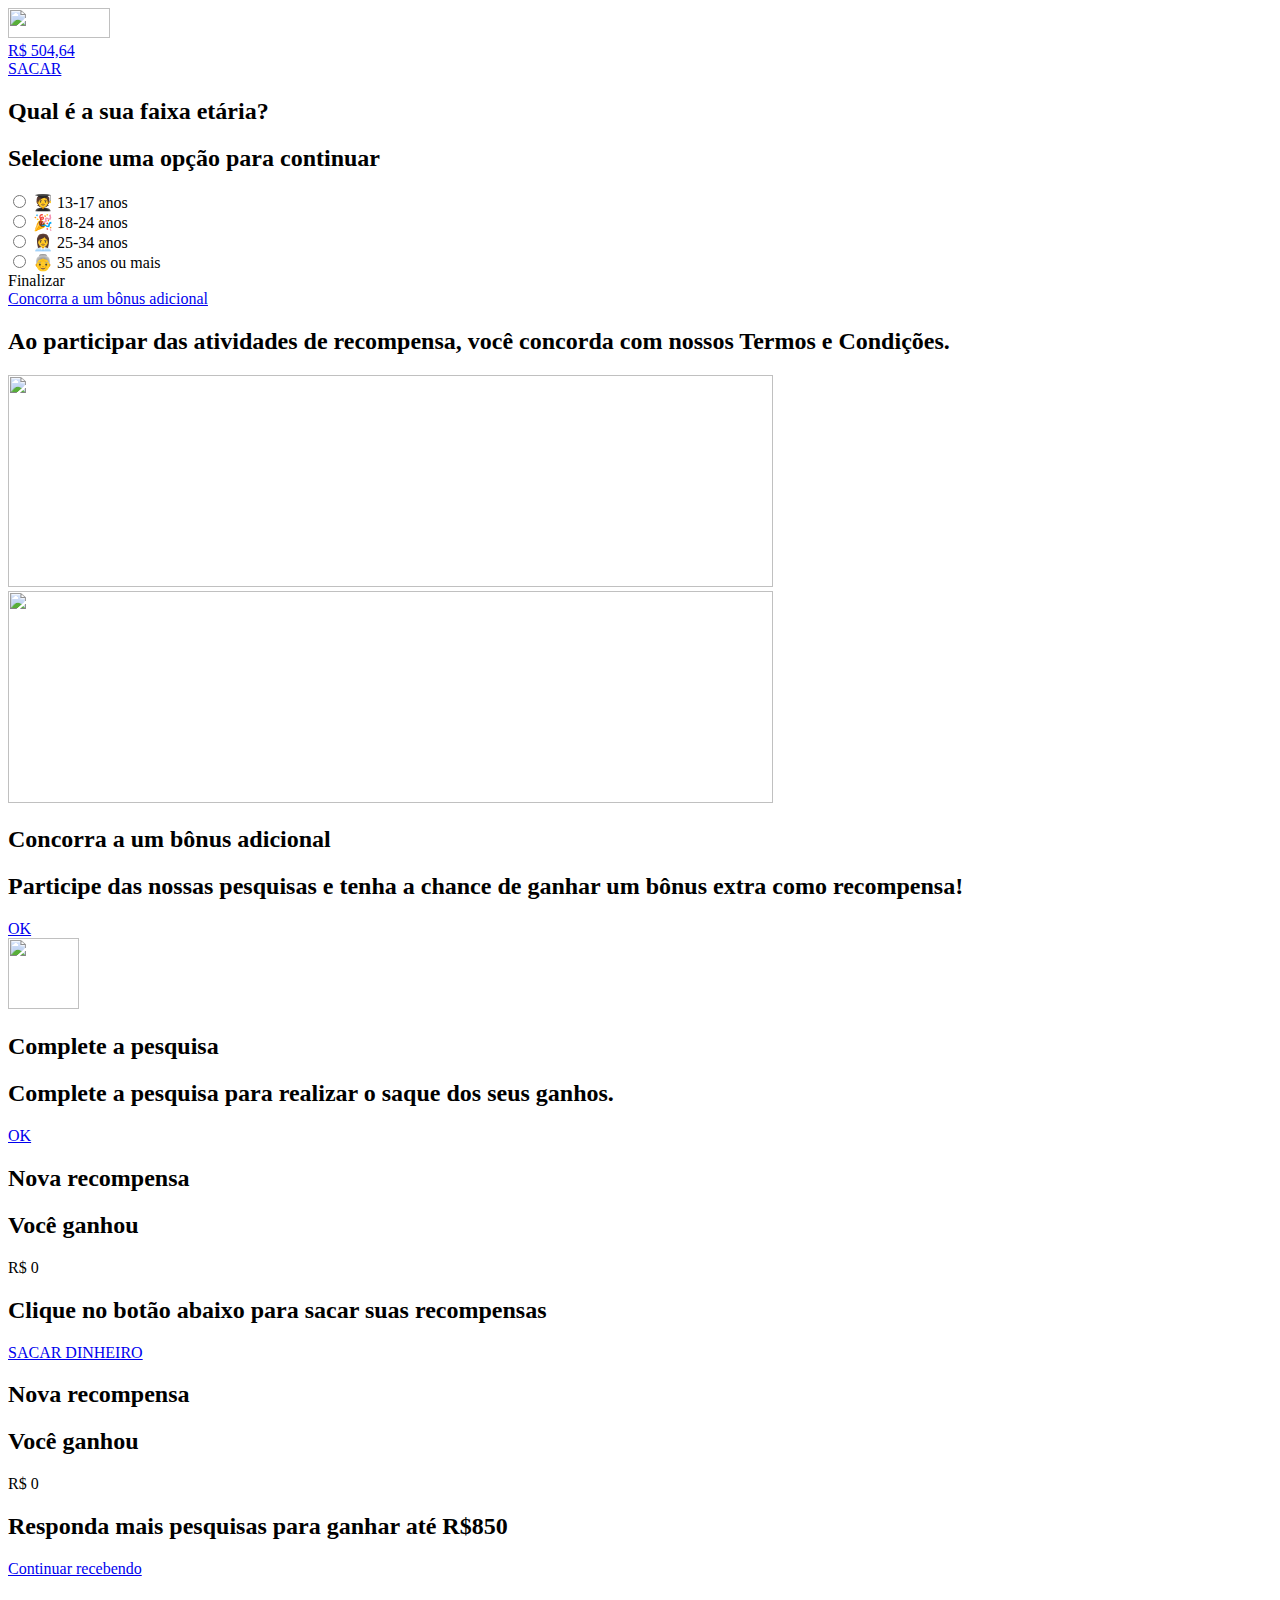
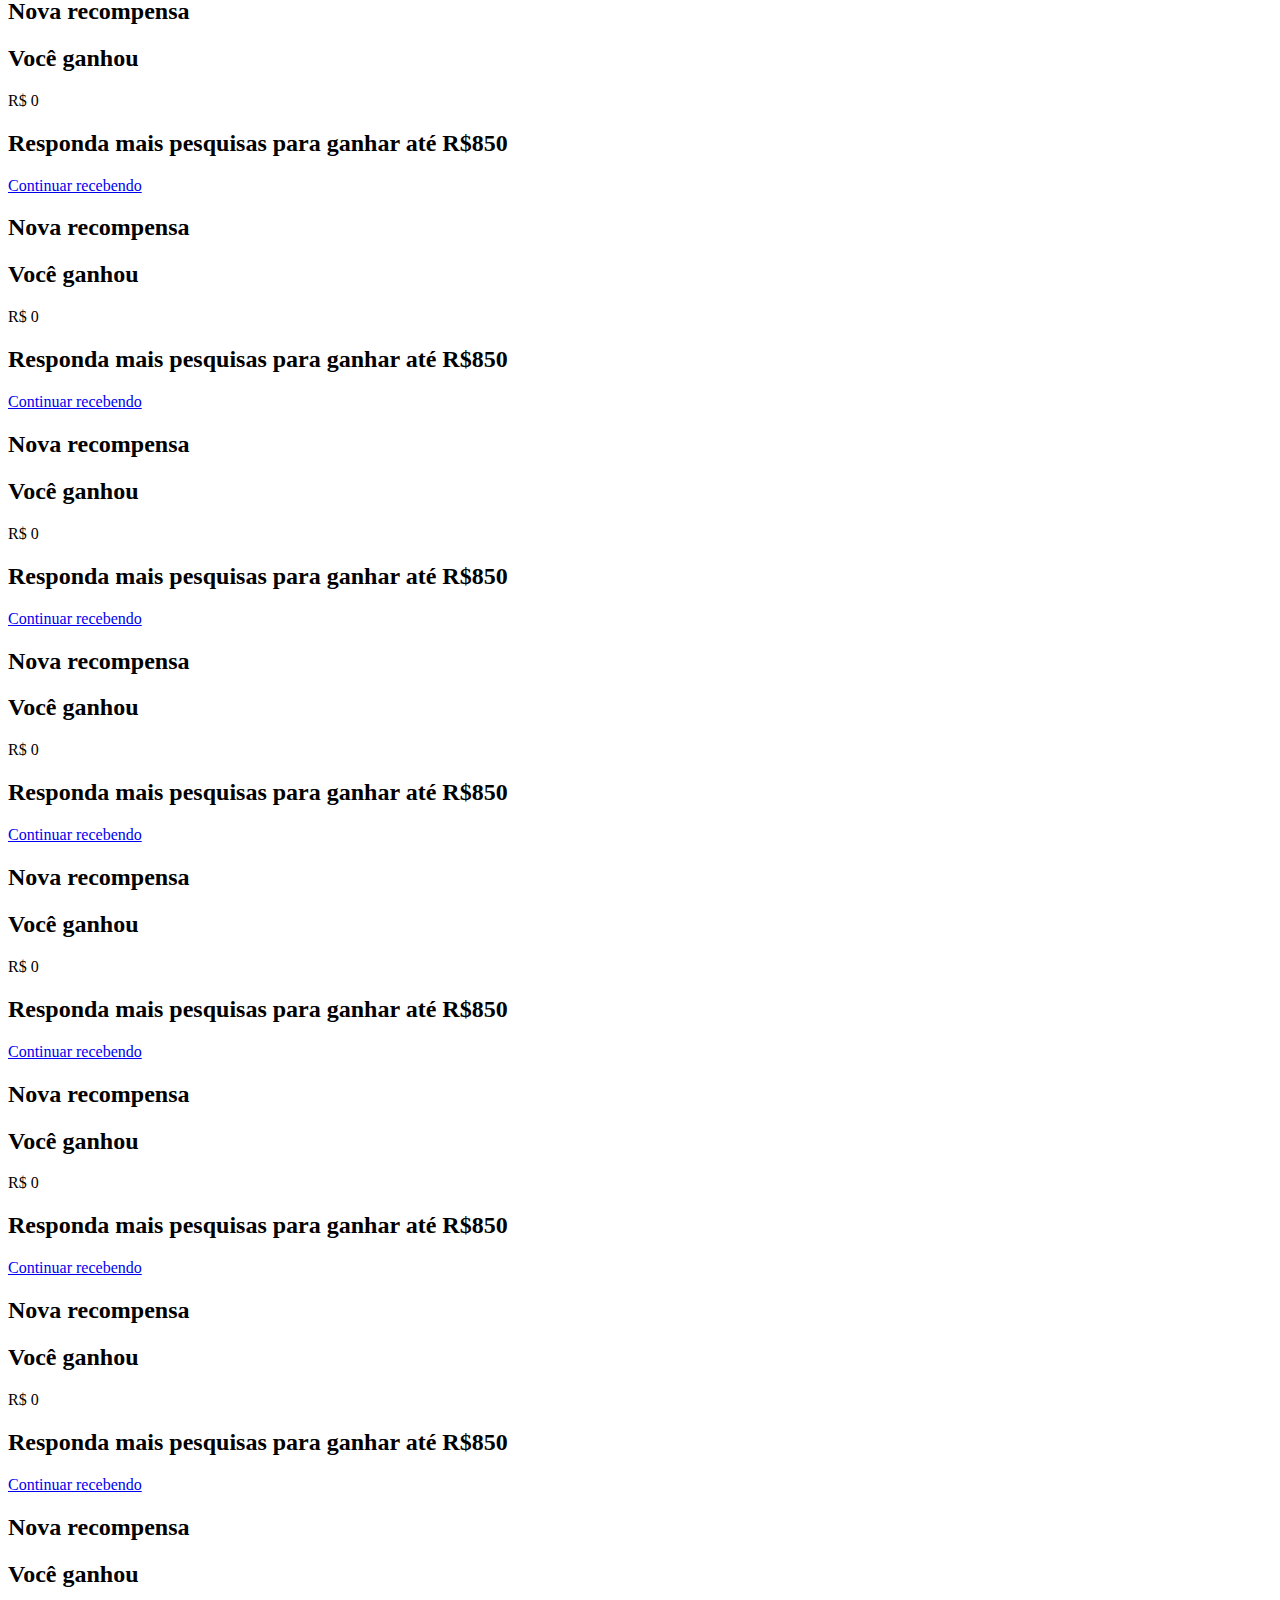
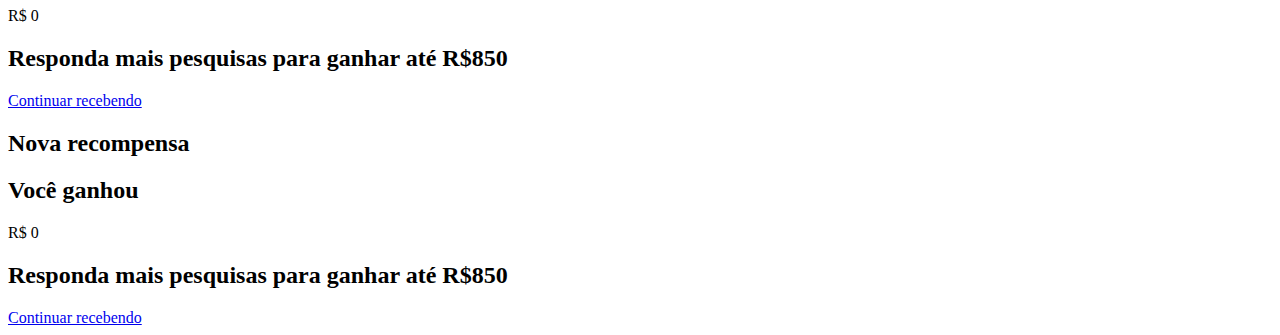
==== p10.html @ 2612c34a "Add files via upload" ====
<!DOCTYPE html><html lang="pt-BR"><head>
	<meta charset="UTF-8">
		<title>Pesquisa – Campanha Bonus</title>
<style>
#wpadminbar #wp-admin-bar-wccp_free_top_button .ab-icon:before {
	content: "\f160";
	color: #02CA02;
	top: 3px;
}
#wpadminbar #wp-admin-bar-wccp_free_top_button .ab-icon {
	transform: rotate(45deg);
}
</style>
<meta name="robots" content="max-image-preview:large">
<link rel="alternate" type="application/rss+xml" title="Feed para Campanha Bonus »" href="feed/index.html">
<link rel="alternate" type="application/rss+xml" title="Feed de comentários para Campanha Bonus »" href="comments/feed/index.html">
<script>
window._wpemojiSettings = {"baseUrl":"https:\/\/s.w.org\/images\/core\/emoji\/15.0.3\/72x72\/","ext":".png","svgUrl":"https:\/\/s.w.org\/images\/core\/emoji\/15.0.3\/svg\/","svgExt":".svg","source":{"concatemoji":"https:\/\/campanhabonificada.online\/wp-includes\/js\/wp-emoji-release.min.js?ver=6.6.2"}};
/*! This file is auto-generated */
!function(i,n){var o,s,e;function c(e){try{var t={supportTests:e,timestamp:(new Date).valueOf()};sessionStorage.setItem(o,JSON.stringify(t))}catch(e){}}function p(e,t,n){e.clearRect(0,0,e.canvas.width,e.canvas.height),e.fillText(t,0,0);var t=new Uint32Array(e.getImageData(0,0,e.canvas.width,e.canvas.height).data),r=(e.clearRect(0,0,e.canvas.width,e.canvas.height),e.fillText(n,0,0),new Uint32Array(e.getImageData(0,0,e.canvas.width,e.canvas.height).data));return t.every(function(e,t){return e===r[t]})}function u(e,t,n){switch(t){case"flag":return n(e,"\ud83c\udff3\ufe0f\u200d\u26a7\ufe0f","\ud83c\udff3\ufe0f\u200b\u26a7\ufe0f")?!1:!n(e,"\ud83c\uddfa\ud83c\uddf3","\ud83c\uddfa\u200b\ud83c\uddf3")&&!n(e,"\ud83c\udff4\udb40\udc67\udb40\udc62\udb40\udc65\udb40\udc6e\udb40\udc67\udb40\udc7f","\ud83c\udff4\u200b\udb40\udc67\u200b\udb40\udc62\u200b\udb40\udc65\u200b\udb40\udc6e\u200b\udb40\udc67\u200b\udb40\udc7f");case"emoji":return!n(e,"\ud83d\udc26\u200d\u2b1b","\ud83d\udc26\u200b\u2b1b")}return!1}function f(e,t,n){var r="undefined"!=typeof WorkerGlobalScope&&self instanceof WorkerGlobalScope?new OffscreenCanvas(300,150):i.createElement("canvas"),a=r.getContext("2d",{willReadFrequently:!0}),o=(a.textBaseline="top",a.font="600 32px Arial",{});return e.forEach(function(e){o[e]=t(a,e,n)}),o}function t(e){var t=i.createElement("script");t.src=e,t.defer=!0,i.head.appendChild(t)}"undefined"!=typeof Promise&&(o="wpEmojiSettingsSupports",s=["flag","emoji"],n.supports={everything:!0,everythingExceptFlag:!0},e=new Promise(function(e){i.addEventListener("DOMContentLoaded",e,{once:!0})}),new Promise(function(t){var n=function(){try{var e=JSON.parse(sessionStorage.getItem(o));if("object"==typeof e&&"number"==typeof e.timestamp&&(new Date).valueOf()<e.timestamp+604800&&"object"==typeof e.supportTests)return e.supportTests}catch(e){}return null}();if(!n){if("undefined"!=typeof Worker&&"undefined"!=typeof OffscreenCanvas&&"undefined"!=typeof URL&&URL.createObjectURL&&"undefined"!=typeof Blob)try{var e="postMessage("+f.toString()+"("+[JSON.stringify(s),u.toString(),p.toString()].join(",")+"));",r=new Blob([e],{type:"text/javascript"}),a=new Worker(URL.createObjectURL(r),{name:"wpTestEmojiSupports"});return void(a.onmessage=function(e){c(n=e.data),a.terminate(),t(n)})}catch(e){}c(n=f(s,u,p))}t(n)}).then(function(e){for(var t in e)n.supports[t]=e[t],n.supports.everything=n.supports.everything&&n.supports[t],"flag"!==t&&(n.supports.everythingExceptFlag=n.supports.everythingExceptFlag&&n.supports[t]);n.supports.everythingExceptFlag=n.supports.everythingExceptFlag&&!n.supports.flag,n.DOMReady=!1,n.readyCallback=function(){n.DOMReady=!0}}).then(function(){return e}).then(function(){var e;n.supports.everything||(n.readyCallback(),(e=n.source||{}).concatemoji?t(e.concatemoji):e.wpemoji&&e.twemoji&&(t(e.twemoji),t(e.wpemoji)))}))}((window,document),window._wpemojiSettings);
</script>
<style id="wp-emoji-styles-inline-css">

	img.wp-smiley, img.emoji {
		display: inline !important;
		border: none !important;
		box-shadow: none !important;
		height: 1em !important;
		width: 1em !important;
		margin: 0 0.07em !important;
		vertical-align: -0.1em !important;
		background: none !important;
		padding: 0 !important;
	}
</style>
<style id="classic-theme-styles-inline-css">
/*! This file is auto-generated */
.wp-block-button__link{color:#fff;background-color:#32373c;border-radius:9999px;box-shadow:none;text-decoration:none;padding:calc(.667em + 2px) calc(1.333em + 2px);font-size:1.125em}.wp-block-file__button{background:#32373c;color:#fff;text-decoration:none}
</style>
<style id="global-styles-inline-css">
:root{--wp--preset--aspect-ratio--square: 1;--wp--preset--aspect-ratio--4-3: 4/3;--wp--preset--aspect-ratio--3-4: 3/4;--wp--preset--aspect-ratio--3-2: 3/2;--wp--preset--aspect-ratio--2-3: 2/3;--wp--preset--aspect-ratio--16-9: 16/9;--wp--preset--aspect-ratio--9-16: 9/16;--wp--preset--color--black: #000000;--wp--preset--color--cyan-bluish-gray: #abb8c3;--wp--preset--color--white: #ffffff;--wp--preset--color--pale-pink: #f78da7;--wp--preset--color--vivid-red: #cf2e2e;--wp--preset--color--luminous-vivid-orange: #ff6900;--wp--preset--color--luminous-vivid-amber: #fcb900;--wp--preset--color--light-green-cyan: #7bdcb5;--wp--preset--color--vivid-green-cyan: #00d084;--wp--preset--color--pale-cyan-blue: #8ed1fc;--wp--preset--color--vivid-cyan-blue: #0693e3;--wp--preset--color--vivid-purple: #9b51e0;--wp--preset--gradient--vivid-cyan-blue-to-vivid-purple: linear-gradient(135deg,rgba(6,147,227,1) 0%,rgb(155,81,224) 100%);--wp--preset--gradient--light-green-cyan-to-vivid-green-cyan: linear-gradient(135deg,rgb(122,220,180) 0%,rgb(0,208,130) 100%);--wp--preset--gradient--luminous-vivid-amber-to-luminous-vivid-orange: linear-gradient(135deg,rgba(252,185,0,1) 0%,rgba(255,105,0,1) 100%);--wp--preset--gradient--luminous-vivid-orange-to-vivid-red: linear-gradient(135deg,rgba(255,105,0,1) 0%,rgb(207,46,46) 100%);--wp--preset--gradient--very-light-gray-to-cyan-bluish-gray: linear-gradient(135deg,rgb(238,238,238) 0%,rgb(169,184,195) 100%);--wp--preset--gradient--cool-to-warm-spectrum: linear-gradient(135deg,rgb(74,234,220) 0%,rgb(151,120,209) 20%,rgb(207,42,186) 40%,rgb(238,44,130) 60%,rgb(251,105,98) 80%,rgb(254,248,76) 100%);--wp--preset--gradient--blush-light-purple: linear-gradient(135deg,rgb(255,206,236) 0%,rgb(152,150,240) 100%);--wp--preset--gradient--blush-bordeaux: linear-gradient(135deg,rgb(254,205,165) 0%,rgb(254,45,45) 50%,rgb(107,0,62) 100%);--wp--preset--gradient--luminous-dusk: linear-gradient(135deg,rgb(255,203,112) 0%,rgb(199,81,192) 50%,rgb(65,88,208) 100%);--wp--preset--gradient--pale-ocean: linear-gradient(135deg,rgb(255,245,203) 0%,rgb(182,227,212) 50%,rgb(51,167,181) 100%);--wp--preset--gradient--electric-grass: linear-gradient(135deg,rgb(202,248,128) 0%,rgb(113,206,126) 100%);--wp--preset--gradient--midnight: linear-gradient(135deg,rgb(2,3,129) 0%,rgb(40,116,252) 100%);--wp--preset--font-size--small: 13px;--wp--preset--font-size--medium: 20px;--wp--preset--font-size--large: 36px;--wp--preset--font-size--x-large: 42px;--wp--preset--spacing--20: 0.44rem;--wp--preset--spacing--30: 0.67rem;--wp--preset--spacing--40: 1rem;--wp--preset--spacing--50: 1.5rem;--wp--preset--spacing--60: 2.25rem;--wp--preset--spacing--70: 3.38rem;--wp--preset--spacing--80: 5.06rem;--wp--preset--shadow--natural: 6px 6px 9px rgba(0, 0, 0, 0.2);--wp--preset--shadow--deep: 12px 12px 50px rgba(0, 0, 0, 0.4);--wp--preset--shadow--sharp: 6px 6px 0px rgba(0, 0, 0, 0.2);--wp--preset--shadow--outlined: 6px 6px 0px -3px rgba(255, 255, 255, 1), 6px 6px rgba(0, 0, 0, 1);--wp--preset--shadow--crisp: 6px 6px 0px rgba(0, 0, 0, 1);}:where(.is-layout-flex){gap: 0.5em;}:where(.is-layout-grid){gap: 0.5em;}body .is-layout-flex{display: flex;}.is-layout-flex{flex-wrap: wrap;align-items: center;}.is-layout-flex > :is(*, div){margin: 0;}body .is-layout-grid{display: grid;}.is-layout-grid > :is(*, div){margin: 0;}:where(.wp-block-columns.is-layout-flex){gap: 2em;}:where(.wp-block-columns.is-layout-grid){gap: 2em;}:where(.wp-block-post-template.is-layout-flex){gap: 1.25em;}:where(.wp-block-post-template.is-layout-grid){gap: 1.25em;}.has-black-color{color: var(--wp--preset--color--black) !important;}.has-cyan-bluish-gray-color{color: var(--wp--preset--color--cyan-bluish-gray) !important;}.has-white-color{color: var(--wp--preset--color--white) !important;}.has-pale-pink-color{color: var(--wp--preset--color--pale-pink) !important;}.has-vivid-red-color{color: var(--wp--preset--color--vivid-red) !important;}.has-luminous-vivid-orange-color{color: var(--wp--preset--color--luminous-vivid-orange) !important;}.has-luminous-vivid-amber-color{color: var(--wp--preset--color--luminous-vivid-amber) !important;}.has-light-green-cyan-color{color: var(--wp--preset--color--light-green-cyan) !important;}.has-vivid-green-cyan-color{color: var(--wp--preset--color--vivid-green-cyan) !important;}.has-pale-cyan-blue-color{color: var(--wp--preset--color--pale-cyan-blue) !important;}.has-vivid-cyan-blue-color{color: var(--wp--preset--color--vivid-cyan-blue) !important;}.has-vivid-purple-color{color: var(--wp--preset--color--vivid-purple) !important;}.has-black-background-color{background-color: var(--wp--preset--color--black) !important;}.has-cyan-bluish-gray-background-color{background-color: var(--wp--preset--color--cyan-bluish-gray) !important;}.has-white-background-color{background-color: var(--wp--preset--color--white) !important;}.has-pale-pink-background-color{background-color: var(--wp--preset--color--pale-pink) !important;}.has-vivid-red-background-color{background-color: var(--wp--preset--color--vivid-red) !important;}.has-luminous-vivid-orange-background-color{background-color: var(--wp--preset--color--luminous-vivid-orange) !important;}.has-luminous-vivid-amber-background-color{background-color: var(--wp--preset--color--luminous-vivid-amber) !important;}.has-light-green-cyan-background-color{background-color: var(--wp--preset--color--light-green-cyan) !important;}.has-vivid-green-cyan-background-color{background-color: var(--wp--preset--color--vivid-green-cyan) !important;}.has-pale-cyan-blue-background-color{background-color: var(--wp--preset--color--pale-cyan-blue) !important;}.has-vivid-cyan-blue-background-color{background-color: var(--wp--preset--color--vivid-cyan-blue) !important;}.has-vivid-purple-background-color{background-color: var(--wp--preset--color--vivid-purple) !important;}.has-black-border-color{border-color: var(--wp--preset--color--black) !important;}.has-cyan-bluish-gray-border-color{border-color: var(--wp--preset--color--cyan-bluish-gray) !important;}.has-white-border-color{border-color: var(--wp--preset--color--white) !important;}.has-pale-pink-border-color{border-color: var(--wp--preset--color--pale-pink) !important;}.has-vivid-red-border-color{border-color: var(--wp--preset--color--vivid-red) !important;}.has-luminous-vivid-orange-border-color{border-color: var(--wp--preset--color--luminous-vivid-orange) !important;}.has-luminous-vivid-amber-border-color{border-color: var(--wp--preset--color--luminous-vivid-amber) !important;}.has-light-green-cyan-border-color{border-color: var(--wp--preset--color--light-green-cyan) !important;}.has-vivid-green-cyan-border-color{border-color: var(--wp--preset--color--vivid-green-cyan) !important;}.has-pale-cyan-blue-border-color{border-color: var(--wp--preset--color--pale-cyan-blue) !important;}.has-vivid-cyan-blue-border-color{border-color: var(--wp--preset--color--vivid-cyan-blue) !important;}.has-vivid-purple-border-color{border-color: var(--wp--preset--color--vivid-purple) !important;}.has-vivid-cyan-blue-to-vivid-purple-gradient-background{background: var(--wp--preset--gradient--vivid-cyan-blue-to-vivid-purple) !important;}.has-light-green-cyan-to-vivid-green-cyan-gradient-background{background: var(--wp--preset--gradient--light-green-cyan-to-vivid-green-cyan) !important;}.has-luminous-vivid-amber-to-luminous-vivid-orange-gradient-background{background: var(--wp--preset--gradient--luminous-vivid-amber-to-luminous-vivid-orange) !important;}.has-luminous-vivid-orange-to-vivid-red-gradient-background{background: var(--wp--preset--gradient--luminous-vivid-orange-to-vivid-red) !important;}.has-very-light-gray-to-cyan-bluish-gray-gradient-background{background: var(--wp--preset--gradient--very-light-gray-to-cyan-bluish-gray) !important;}.has-cool-to-warm-spectrum-gradient-background{background: var(--wp--preset--gradient--cool-to-warm-spectrum) !important;}.has-blush-light-purple-gradient-background{background: var(--wp--preset--gradient--blush-light-purple) !important;}.has-blush-bordeaux-gradient-background{background: var(--wp--preset--gradient--blush-bordeaux) !important;}.has-luminous-dusk-gradient-background{background: var(--wp--preset--gradient--luminous-dusk) !important;}.has-pale-ocean-gradient-background{background: var(--wp--preset--gradient--pale-ocean) !important;}.has-electric-grass-gradient-background{background: var(--wp--preset--gradient--electric-grass) !important;}.has-midnight-gradient-background{background: var(--wp--preset--gradient--midnight) !important;}.has-small-font-size{font-size: var(--wp--preset--font-size--small) !important;}.has-medium-font-size{font-size: var(--wp--preset--font-size--medium) !important;}.has-large-font-size{font-size: var(--wp--preset--font-size--large) !important;}.has-x-large-font-size{font-size: var(--wp--preset--font-size--x-large) !important;}
:where(.wp-block-post-template.is-layout-flex){gap: 1.25em;}:where(.wp-block-post-template.is-layout-grid){gap: 1.25em;}
:where(.wp-block-columns.is-layout-flex){gap: 2em;}:where(.wp-block-columns.is-layout-grid){gap: 2em;}
:root :where(.wp-block-pullquote){font-size: 1.5em;line-height: 1.6;}
</style>
<link rel="stylesheet" id="hello-elementor-css" href="css/style.min.css%2540ver%253D3.1.1.css" media="all">
<link rel="stylesheet" id="hello-elementor-theme-style-css" href="css/theme.min.css%2540ver%253D3.1.1.css" media="all">
<link rel="stylesheet" id="hello-elementor-header-footer-css" href="css/header-footer.min.css%2540ver%253D3.1.1.css" media="all">
<link rel="stylesheet" id="elementor-frontend-css" href="css/frontend.min.css%2540ver%253D3.24.7.css" media="all">
<link rel="stylesheet" id="elementor-post-5-css" href="css/post-5.css%2540ver%253D1730218676.css" media="all">
<link rel="stylesheet" id="widget-image-css" href="css/widget-image.min.css%2540ver%253D3.24.7.css" media="all">
<link rel="stylesheet" id="widget-heading-css" href="css/widget-heading.min.css%2540ver%253D3.24.7.css" media="all">
<link rel="stylesheet" id="widget-counter-css" href="css/widget-counter.min.css%2540ver%253D3.24.7.css" media="all">
<link rel="stylesheet" id="swiper-css" href="css/swiper.min.css%2540ver%253D8.4.5.css" media="all">
<link rel="stylesheet" id="e-swiper-css" href="css/e-swiper.min.css%2540ver%253D3.24.7.css" media="all">
<link rel="stylesheet" id="elementor-pro-css" href="css/frontend.min.css%2540ver%253D3.24.4.css" media="all">
<link rel="stylesheet" id="elementor-global-css" href="css/global.css%2540ver%253D1730218676.css" media="all">
<link rel="stylesheet" id="widget-progress-css" href="css/widget-progress.min.css%2540ver%253D3.24.7.css" media="all">
<link rel="stylesheet" id="elementor-post-29-css" href="css/post-29.css%2540ver%253D1730226380.css" media="all">
<link rel="stylesheet" id="elementor-post-824-css" href="css/post-824.css%2540ver%253D1730231262.css" media="all">
<link rel="stylesheet" id="elementor-post-292-css" href="css/post-292.css%2540ver%253D1730218676.css" media="all">
<link rel="stylesheet" id="elementor-post-285-css" href="css/post-285.css%2540ver%253D1730218676.css" media="all">
<link rel="stylesheet" id="elementor-post-280-css" href="css/post-280.css%2540ver%253D1730218676.css" media="all">
<link rel="stylesheet" id="elementor-post-277-css" href="css/post-277.css%2540ver%253D1730218676.css" media="all">
<link rel="stylesheet" id="elementor-post-274-css" href="css/post-274.css%2540ver%253D1730218676.css" media="all">
<link rel="stylesheet" id="elementor-post-271-css" href="css/post-271.css%2540ver%253D1730218677.css" media="all">
<link rel="stylesheet" id="elementor-post-268-css" href="css/post-268.css%2540ver%253D1730218677.css" media="all">
<link rel="stylesheet" id="elementor-post-265-css" href="css/post-265.css%2540ver%253D1730218677.css" media="all">
<link rel="stylesheet" id="elementor-post-262-css" href="css/post-262.css%2540ver%253D1730218677.css" media="all">
<link rel="stylesheet" id="elementor-post-259-css" href="css/post-259.css%2540ver%253D1730218677.css" media="all">
<link rel="stylesheet" id="elementor-post-256-css" href="css/post-256.css%2540ver%253D1730218677.css" media="all">
<link rel="stylesheet" id="elementor-post-253-css" href="css/post-253.css%2540ver%253D1730218677.css" media="all">
<link rel="stylesheet" id="google-fonts-1-css" href="https://fonts.googleapis.com/css?family=Roboto%3A100%2C100italic%2C200%2C200italic%2C300%2C300italic%2C400%2C400italic%2C500%2C500italic%2C600%2C600italic%2C700%2C700italic%2C800%2C800italic%2C900%2C900italic%7CRoboto+Slab%3A100%2C100italic%2C200%2C200italic%2C300%2C300italic%2C400%2C400italic%2C500%2C500italic%2C600%2C600italic%2C700%2C700italic%2C800%2C800italic%2C900%2C900italic%7CInter%3A100%2C100italic%2C200%2C200italic%2C300%2C300italic%2C400%2C400italic%2C500%2C500italic%2C600%2C600italic%2C700%2C700italic%2C800%2C800italic%2C900%2C900italic&amp;display=swap&amp;ver=6.6.2" media="all">
<link rel="preconnect" href="https://fonts.gstatic.com/" crossorigin=""><script src="jquery.min.js%2540ver%253D3.7.1" id="jquery-core-js"></script>
<script src="jquery-migrate.min.js%2540ver%253D3.4.1" id="jquery-migrate-js"></script>
<link rel="https://api.w.org/" href="wp-json/index.html"><link rel="alternate" title="JSON" type="application/json" href="wp-json/wp/v2/pages/29"><link rel="EditURI" type="application/rsd+xml" title="RSD" href="xmlrpc.php@rsd">
<meta name="generator" content="WordPress 6.6.2">
<link rel="canonical" href="index.html@p=29.html">
<link rel="shortlink" href="index.html@p=29.html">
<link rel="alternate" title="oEmbed (JSON)" type="application/json+oembed" href="wp-json/oembed/1.0/embed@url=https%253A%252F%252Fcampanhabonificada.online%252Fpesquisa-gs02%252F">
<link rel="alternate" title="oEmbed (XML)" type="text/xml+oembed" href="wp-json/oembed/1.0/embed@url=https%253A%252F%252Fcampanhabonificada.online%252Fpesquisa-gs02%252F&amp;format=xml">
<script id="wpcp_disable_selection" type="text/javascript">
var image_save_msg='You are not allowed to save images!';
	var no_menu_msg='Context Menu disabled!';
	var smessage = "Content is protected !!";

function disableEnterKey(e)
{
	var elemtype = e.target.tagName;
	
	elemtype = elemtype.toUpperCase();
	
	if (elemtype == "TEXT" || elemtype == "TEXTAREA" || elemtype == "INPUT" || elemtype == "PASSWORD" || elemtype == "SELECT" || elemtype == "OPTION" || elemtype == "EMBED")
	{
		elemtype = 'TEXT';
	}
	
	if (e.ctrlKey){
     var key;
     if(window.event)
          key = window.event.keyCode;     //IE
     else
          key = e.which;     //firefox (97)
    //if (key != 17) alert(key);
     if (elemtype!= 'TEXT' && (key == 97 || key == 65 || key == 67 || key == 99 || key == 88 || key == 120 || key == 26 || key == 85  || key == 86 || key == 83 || key == 43 || key == 73))
     {
		if(wccp_free_iscontenteditable(e)) return true;
		show_wpcp_message('You are not allowed to copy content or view source');
		return false;
     }else
     	return true;
     }
}


/*For contenteditable tags*/
function wccp_free_iscontenteditable(e)
{
	var e = e || window.event; // also there is no e.target property in IE. instead IE uses window.event.srcElement
  	
	var target = e.target || e.srcElement;

	var elemtype = e.target.nodeName;
	
	elemtype = elemtype.toUpperCase();
	
	var iscontenteditable = "false";
		
	if(typeof target.getAttribute!="undefined" ) iscontenteditable = target.getAttribute("contenteditable"); // Return true or false as string
	
	var iscontenteditable2 = false;
	
	if(typeof target.isContentEditable!="undefined" ) iscontenteditable2 = target.isContentEditable; // Return true or false as boolean

	if(target.parentElement.isContentEditable) iscontenteditable2 = true;
	
	if (iscontenteditable == "true" || iscontenteditable2 == true)
	{
		if(typeof target.style!="undefined" ) target.style.cursor = "text";
		
		return true;
	}
}

////////////////////////////////////
function disable_copy(e)
{	
	var e = e || window.event; // also there is no e.target property in IE. instead IE uses window.event.srcElement
	
	var elemtype = e.target.tagName;
	
	elemtype = elemtype.toUpperCase();
	
	if (elemtype == "TEXT" || elemtype == "TEXTAREA" || elemtype == "INPUT" || elemtype == "PASSWORD" || elemtype == "SELECT" || elemtype == "OPTION" || elemtype == "EMBED")
	{
		elemtype = 'TEXT';
	}
	
	if(wccp_free_iscontenteditable(e)) return true;
	
	var isSafari = /Safari/.test(navigator.userAgent) && /Apple Computer/.test(navigator.vendor);
	
	var checker_IMG = '';
	if (elemtype == "IMG" && checker_IMG == 'checked' && e.detail >= 2) {show_wpcp_message(alertMsg_IMG);return false;}
	if (elemtype != "TEXT")
	{
		if (smessage !== "" && e.detail == 2)
			show_wpcp_message(smessage);
		
		if (isSafari)
			return true;
		else
			return false;
	}	
}

//////////////////////////////////////////
function disable_copy_ie()
{
	var e = e || window.event;
	var elemtype = window.event.srcElement.nodeName;
	elemtype = elemtype.toUpperCase();
	if(wccp_free_iscontenteditable(e)) return true;
	if (elemtype == "IMG") {show_wpcp_message(alertMsg_IMG);return false;}
	if (elemtype != "TEXT" && elemtype != "TEXTAREA" && elemtype != "INPUT" && elemtype != "PASSWORD" && elemtype != "SELECT" && elemtype != "OPTION" && elemtype != "EMBED")
	{
		return false;
	}
}	
function reEnable()
{
	return true;
}
document.onkeydown = disableEnterKey;
document.onselectstart = disable_copy_ie;
if(navigator.userAgent.indexOf('MSIE')==-1)
{
	document.onmousedown = disable_copy;
	document.onclick = reEnable;
}
function disableSelection(target)
{
    //For IE This code will work
    if (typeof target.onselectstart!="undefined")
    target.onselectstart = disable_copy_ie;
    
    //For Firefox This code will work
    else if (typeof target.style.MozUserSelect!="undefined")
    {target.style.MozUserSelect="none";}
    
    //All other  (ie: Opera) This code will work
    else
    target.onmousedown=function(){return false}
    target.style.cursor = "default";
}
//Calling the JS function directly just after body load
window.onload = function(){disableSelection(document.body);};

//////////////////special for safari Start////////////////
var onlongtouch;
var timer;
var touchduration = 1000; //length of time we want the user to touch before we do something

var elemtype = "";
function touchstart(e) {
	var e = e || window.event;
  // also there is no e.target property in IE.
  // instead IE uses window.event.srcElement
  	var target = e.target || e.srcElement;
	
	elemtype = window.event.srcElement.nodeName;
	
	elemtype = elemtype.toUpperCase();
	
	if(!wccp_pro_is_passive()) e.preventDefault();
	if (!timer) {
		timer = setTimeout(onlongtouch, touchduration);
	}
}

function touchend() {
    //stops short touches from firing the event
    if (timer) {
        clearTimeout(timer);
        timer = null;
    }
	onlongtouch();
}

onlongtouch = function(e) { //this will clear the current selection if anything selected
	
	if (elemtype != "TEXT" && elemtype != "TEXTAREA" && elemtype != "INPUT" && elemtype != "PASSWORD" && elemtype != "SELECT" && elemtype != "EMBED" && elemtype != "OPTION")	
	{
		if (window.getSelection) {
			if (window.getSelection().empty) {  // Chrome
			window.getSelection().empty();
			} else if (window.getSelection().removeAllRanges) {  // Firefox
			window.getSelection().removeAllRanges();
			}
		} else if (document.selection) {  // IE?
			document.selection.empty();
		}
		return false;
	}
};

document.addEventListener("DOMContentLoaded", function(event) { 
    window.addEventListener("touchstart", touchstart, false);
    window.addEventListener("touchend", touchend, false);
});

function wccp_pro_is_passive() {

  var cold = false,
  hike = function() {};

  try {
	  const object1 = {};
  var aid = Object.defineProperty(object1, 'passive', {
  get() {cold = true}
  });
  window.addEventListener('test', hike, aid);
  window.removeEventListener('test', hike, aid);
  } catch (e) {}

  return cold;
}
/*special for safari End*/
</script>
<script id="wpcp_disable_Right_Click" type="text/javascript">
document.ondragstart = function() { return false;}
	function nocontext(e) {
	   return false;
	}
	document.oncontextmenu = nocontext;
</script>
<style>
.unselectable
{
-moz-user-select:none;
-webkit-user-select:none;
cursor: default;
}
html
{
-webkit-touch-callout: none;
-webkit-user-select: none;
-khtml-user-select: none;
-moz-user-select: none;
-ms-user-select: none;
user-select: none;
-webkit-tap-highlight-color: rgba(0,0,0,0);
}
</style>
<script id="wpcp_css_disable_selection" type="text/javascript">
var e = document.getElementsByTagName('body')[0];
if(e)
{
	e.setAttribute('unselectable',"on");
}
</script>
<meta name="generator" content="Elementor 3.24.7; features: e_font_icon_svg, additional_custom_breakpoints, e_optimized_control_loading, e_element_cache; settings: css_print_method-external, google_font-enabled, font_display-swap">
			<style>
				.e-con.e-parent:nth-of-type(n+4):not(.e-lazyloaded):not(.e-no-lazyload),
				.e-con.e-parent:nth-of-type(n+4):not(.e-lazyloaded):not(.e-no-lazyload) * {
					background-image: none !important;
				}
				@media screen and (max-height: 1024px) {
					.e-con.e-parent:nth-of-type(n+3):not(.e-lazyloaded):not(.e-no-lazyload),
					.e-con.e-parent:nth-of-type(n+3):not(.e-lazyloaded):not(.e-no-lazyload) * {
						background-image: none !important;
					}
				}
				@media screen and (max-height: 640px) {
					.e-con.e-parent:nth-of-type(n+2):not(.e-lazyloaded):not(.e-no-lazyload),
					.e-con.e-parent:nth-of-type(n+2):not(.e-lazyloaded):not(.e-no-lazyload) * {
						background-image: none !important;
					}
				}
			</style>
			<link rel="icon" href="images/tiktok-logo-150x150.jpg" sizes="32x32">
<link rel="icon" href="images/tiktok-logo-300x300.jpg" sizes="192x192">
<link rel="apple-touch-icon" href="images/tiktok-logo-300x300.jpg">
<meta name="msapplication-TileImage" content="https://campanhabonificada.online/wp-content/uploads/2024/10/tiktok-logo-300x300.jpg">
	<meta name="viewport" content="width=device-width, initial-scale=1.0, viewport-fit=cover"><script src="js/wp-emoji-release.min.js" defer=""></script><script src="js/wp-emoji-release.min_1.js" defer=""></script></head>
<body class="page-template page-template-elementor_canvas page page-id-29 unselectable elementor-default elementor-template-canvas elementor-kit-5 elementor-page elementor-page-29" style="cursor: default;">
			<div data-elementor-type="wp-page" data-elementor-id="29" class="elementor elementor-29" data-elementor-post-type="page">
				<div class="elementor-element elementor-element-74eb2964 e-flex e-con-boxed e-con e-parent e-lazyloaded" data-id="74eb2964" data-element_type="container" data-settings="{" background_background":"classic","sticky":"top","sticky_on":["desktop","tablet","mobile"],"sticky_offset":0,"sticky_effects_offset":0}"="">
					<div class="e-con-inner">
		<div class="elementor-element elementor-element-e40c7f6 e-con-full e-flex e-con e-child" data-id="e40c7f6" data-element_type="container">
				<div class="elementor-element elementor-element-7002278b elementor-widget elementor-widget-image" data-id="7002278b" data-element_type="widget" data-widget_type="image.default">
				<div class="elementor-widget-container">
													<img decoding="async" width="102" height="30" src="images/tiktoklogo.svg" class="attachment-large size-large wp-image-35" alt="">													</div>
				</div>
				</div>
		<div class="elementor-element elementor-element-676415ec e-con-full e-flex e-con e-child" data-id="676415ec" data-element_type="container">
				<div class="elementor-element elementor-element-7a3fafff elementor-align-left elementor-widget elementor-widget-button" data-id="7a3fafff" data-element_type="widget" data-widget_type="button.default">
				<div class="elementor-widget-container">
					<div class="elementor-button-wrapper">
			<a class="elementor-button elementor-button-link elementor-size-sm" href="saque.html">
						<span class="elementor-button-content-wrapper">
									<span class="elementor-button-text">R$ 504,64</span>
					</span>
					</a>
		</div>
				</div>
				</div>
				<div class="elementor-element elementor-element-3b1ea9bc elementor-align-left elementor-widget elementor-widget-button" data-id="3b1ea9bc" data-element_type="widget" data-widget_type="button.default">
				<div class="elementor-widget-container">
					<div class="elementor-button-wrapper">
			<a class="elementor-button elementor-button-link elementor-size-sm" href="saque.html">
						<span class="elementor-button-content-wrapper">
									<span class="elementor-button-text">SACAR</span>
					</span>
					</a>
		</div>
				</div>
				</div>
				</div>
					</div>
				</div>
		<div class="elementor-element elementor-element-49b30894 e-flex e-con-boxed e-con e-parent e-lazyloaded" data-id="49b30894" data-element_type="container" data-settings="{" background_background":"classic"}"="">
					<div class="e-con-inner">
				<div class="elementor-element elementor-element-6b95a4a9 elementor-widget-mobile__width-inherit elementor-widget__width-inherit elementor-widget elementor-widget-progress" data-id="6b95a4a9" data-element_type="widget" data-widget_type="progress.default">
				<div class="elementor-widget-container">
			
		<div class="elementor-progress-wrapper" role="progressbar" aria-valuemin="0" aria-valuemax="100" aria-valuenow="99">
			<div class="elementor-progress-bar" data-max="99">
				<span class="elementor-progress-text"></span>
							</div>
		</div>
				</div>
				</div>
				<div class="elementor-element elementor-element-37719c17 elementor-widget elementor-widget-heading" data-id="37719c17" data-element_type="widget" data-widget_type="heading.default">
				<div class="elementor-widget-container">
			<h2 class="elementor-heading-title elementor-size-default">Qual é a sua faixa etária?</h2>		</div>
				</div>
				<div class="elementor-element elementor-element-6313a55a elementor-widget elementor-widget-heading" data-id="6313a55a" data-element_type="widget" data-widget_type="heading.default">
				<div class="elementor-widget-container">
			<h2 class="elementor-heading-title elementor-size-default">Selecione uma opção para continuar</h2>		</div>
				</div>
				<div class="elementor-element elementor-element-33076c7 elementor-widget__width-inherit elementor-widget-mobile__width-inherit elementor-widget elementor-widget-html" data-id="33076c7" data-element_type="widget" data-widget_type="html.default">
				<div class="elementor-widget-container">
			<!-- Opções de Avaliação -->
<div class="rating-option">
    <input type="radio" id="age-1" name="age">
    <label for="age-1">
        <span class="emoji">🧑‍🎓</span>
        <span>13-17 anos</span>
        <div class="checkbox-custom"></div>
    </label>
</div>

<div class="rating-option">
    <input type="radio" id="age-2" name="age">
    <label for="age-2">
        <span class="emoji">🎉</span>
        <span>18-24 anos</span>
        <div class="checkbox-custom"></div>
    </label>
</div>

<div class="rating-option">
    <input type="radio" id="age-3" name="age">
    <label for="age-3">
        <span class="emoji">👩‍💼</span>
        <span>25-34 anos</span>
        <div class="checkbox-custom"></div>
    </label>
</div>

<div class="rating-option">
    <input type="radio" id="age-4" name="age">
    <label for="age-4">
        <span class="emoji">👵</span>
        <span>35 anos ou mais</span>
        <div class="checkbox-custom"></div>
    </label>
</div>

<!-- Botão "Continuar" com evento onclick -->
<div class="continue-button" onclick="validateSelection()">Finalizar</div>
<div id="error-message" style="color: red; display: none;">Por favor, selecione uma opção.</div>

<!-- Inclusão da biblioteca de confetti -->
<script src="js/confetti.min.js"></script>

<script>
function validateSelection() {
    // Obtém todos os radio buttons
    const radios = document.querySelectorAll('.rating-option input[type="radio"]');
    const errorMessage = document.getElementById('error-message');
    
    // Verifica se pelo menos um radio button está selecionado
    const isChecked = Array.from(radios).some(radio => radio.checked);

    if (isChecked) {
        errorMessage.style.display = 'none'; // Esconde a mensagem de erro
        // Ativa o efeito de confetti
        confetti.start(); 
        setTimeout(function(){ confetti.stop(); }, 1000); // Para o confetti após 1 segundo
        
        // Abre o popup do Elementor usando o ID numérico do popup (neste caso, 175)
        elementorProFrontend.modules.popup.showPopup({ id: 292 });

    } else {
        errorMessage.style.display = 'block'; // Exibe a mensagem de erro
    }
}
</script>
		</div>
				</div>
				<div class="elementor-element elementor-element-4e9aaebd elementor-mobile-align-justify elementor-widget-mobile__width-inherit elementor-align-justify elementor-widget__width-inherit elementor-widget elementor-widget-button" data-id="4e9aaebd" data-element_type="widget" data-widget_type="button.default">
				<div class="elementor-widget-container">
					<div class="elementor-button-wrapper">
			<a class="elementor-button elementor-button-link elementor-size-sm" href="index.html@p=29.html#elementor-action%3Aaction%3Dpopup%3Aopen%26settings%3DeyJpZCI6IjI4NSIsInRvZ2dsZSI6ZmFsc2V9">
						<span class="elementor-button-content-wrapper">
									<span class="elementor-button-text">Concorra a um bônus adicional</span>
					</span>
					</a>
		</div>
				</div>
				</div>
					</div>
				</div>
		<div class="elementor-element elementor-element-5b630f4f e-flex e-con-boxed e-con e-parent e-lazyloaded" data-id="5b630f4f" data-element_type="container" data-settings="{" background_background":"classic"}"="">
					<div class="e-con-inner">
				<div class="elementor-element elementor-element-65c715c3 elementor-widget elementor-widget-heading" data-id="65c715c3" data-element_type="widget" data-widget_type="heading.default">
				<div class="elementor-widget-container">
			<h2 class="elementor-heading-title elementor-size-default">Ao participar das atividades de recompensa, você concorda com nossos <span style="color: #000000">Termos</span> e  <span style="color: #000000">Condições.</span></h2>		</div>
				</div>
					</div>
				</div>
				</div>
			<div id="wpcp-error-message" class="msgmsg-box-wpcp hideme"><span>error: </span>Content is protected !!</div>
	<script>
	var timeout_result;
	function show_wpcp_message(smessage)
	{
		if (smessage !== "")
			{
			var smessage_text = '<span>Alert: </span>'+smessage;
			document.getElementById("wpcp-error-message").innerHTML = smessage_text;
			document.getElementById("wpcp-error-message").className = "msgmsg-box-wpcp warning-wpcp showme";
			clearTimeout(timeout_result);
			timeout_result = setTimeout(hide_message, 3000);
			}
	}
	function hide_message()
	{
		document.getElementById("wpcp-error-message").className = "msgmsg-box-wpcp warning-wpcp hideme";
	}
	</script>
		<style>
	@media print {
	body * {display: none !important;}
		body:after {
		content: "You are not allowed to print preview this page, Thank you"; }
	}
	</style>
		<style type="text/css">
	#wpcp-error-message {
	    direction: ltr;
	    text-align: center;
	    transition: opacity 900ms ease 0s;
	    z-index: 99999999;
	}
	.hideme {
    	opacity:0;
    	visibility: hidden;
	}
	.showme {
    	opacity:1;
    	visibility: visible;
	}
	.msgmsg-box-wpcp {
		border:1px solid #f5aca6;
		border-radius: 10px;
		color: #555;
		font-family: Tahoma;
		font-size: 11px;
		margin: 10px;
		padding: 10px 36px;
		position: fixed;
		width: 255px;
		top: 50%;
  		left: 50%;
  		margin-top: -10px;
  		margin-left: -130px;
  		-webkit-box-shadow: 0px 0px 34px 2px rgba(242,191,191,1);
		-moz-box-shadow: 0px 0px 34px 2px rgba(242,191,191,1);
		box-shadow: 0px 0px 34px 2px rgba(242,191,191,1);
	}
	.msgmsg-box-wpcp span {
		font-weight:bold;
		text-transform:uppercase;
	}
		.warning-wpcp {
		background:#ffecec url('images/warning.png') no-repeat 10px 50%;
	}
    </style>
		<div data-elementor-type="popup" data-elementor-id="285" class="elementor elementor-285 elementor-location-popup" data-elementor-settings="{" entrance_animation_mobile":"none","prevent_scroll":"yes","a11y_navigation":"yes","triggers":[],"timing":[]}"="" data-elementor-post-type="elementor_library">
			<div class="elementor-element elementor-element-7b81e10d e-flex e-con-boxed e-con e-parent e-lazyloaded" data-id="7b81e10d" data-element_type="container">
					<div class="e-con-inner">
		<div class="elementor-element elementor-element-2e2a8f82 e-con-full e-flex e-con e-child" data-id="2e2a8f82" data-element_type="container">
				<div class="elementor-element elementor-element-7b5a2a8b elementor-widget elementor-widget-image" data-id="7b5a2a8b" data-element_type="widget" data-widget_type="image.default">
				<div class="elementor-widget-container">
													<img width="765" height="212" src="images/Frame-116A.svg" class="attachment-large size-large wp-image-283" alt="">													</div>
				</div>
				<div class="elementor-element elementor-element-53d59c40 elementor-widget elementor-widget-image" data-id="53d59c40" data-element_type="widget" data-widget_type="image.default">
				<div class="elementor-widget-container">
													<img width="765" height="212" src="images/Frame-115.svg" class="attachment-large size-large wp-image-284" alt="">													</div>
				</div>
				</div>
		<div class="elementor-element elementor-element-1e88ebc6 e-con-full e-flex e-con e-child" data-id="1e88ebc6" data-element_type="container">
				<div class="elementor-element elementor-element-4a632043 elementor-widget elementor-widget-heading" data-id="4a632043" data-element_type="widget" data-widget_type="heading.default">
				<div class="elementor-widget-container">
			<h2 class="elementor-heading-title elementor-size-default">Concorra a um bônus adicional</h2>		</div>
				</div>
				<div class="elementor-element elementor-element-2e859fce elementor-widget elementor-widget-heading" data-id="2e859fce" data-element_type="widget" data-widget_type="heading.default">
				<div class="elementor-widget-container">
			<h2 class="elementor-heading-title elementor-size-default">Participe das nossas pesquisas e tenha a chance de ganhar um bônus extra como recompensa!</h2>		</div>
				</div>
				<div class="elementor-element elementor-element-53e33a5e elementor-align-justify elementor-mobile-align-justify elementor-widget-mobile__width-inherit elementor-widget__width-inherit elementor-widget elementor-widget-button" data-id="53e33a5e" data-element_type="widget" data-widget_type="button.default">
				<div class="elementor-widget-container">
					<div class="elementor-button-wrapper">
			<a class="elementor-button elementor-button-link elementor-size-sm" href="index.html@p=29.html#elementor-action%3Aaction%3Dpopup%3Aclose%26settings%3DeyJkb19ub3Rfc2hvd19hZ2FpbiI6IiJ9">
						<span class="elementor-button-content-wrapper">
									<span class="elementor-button-text">OK</span>
					</span>
					</a>
		</div>
				</div>
				</div>
				</div>
					</div>
				</div>
				</div>
				<div data-elementor-type="popup" data-elementor-id="824" class="elementor elementor-824 elementor-location-popup" data-elementor-settings="{" entrance_animation_mobile":"none","prevent_scroll":"yes","a11y_navigation":"yes","triggers":[],"timing":[]}"="" data-elementor-post-type="elementor_library">
			<div class="elementor-element elementor-element-763c1865 e-flex e-con-boxed e-con e-parent e-lazyloaded" data-id="763c1865" data-element_type="container">
					<div class="e-con-inner">
		<div class="elementor-element elementor-element-30015127 e-con-full e-flex e-con e-child" data-id="30015127" data-element_type="container">
				<div class="elementor-element elementor-element-5a85f3c elementor-widget elementor-widget-image" data-id="5a85f3c" data-element_type="widget" data-widget_type="image.default">
				<div class="elementor-widget-container">
													<img width="71" height="71" src="images/Featured-icona.svg" class="attachment-large size-large wp-image-828" alt="">													</div>
				</div>
				</div>
		<div class="elementor-element elementor-element-64a4e2a8 e-con-full e-flex e-con e-child" data-id="64a4e2a8" data-element_type="container">
				<div class="elementor-element elementor-element-7f5990f6 elementor-widget elementor-widget-heading" data-id="7f5990f6" data-element_type="widget" data-widget_type="heading.default">
				<div class="elementor-widget-container">
			<h2 class="elementor-heading-title elementor-size-default">Complete a pesquisa</h2>		</div>
				</div>
				<div class="elementor-element elementor-element-433242f5 elementor-widget elementor-widget-heading" data-id="433242f5" data-element_type="widget" data-widget_type="heading.default">
				<div class="elementor-widget-container">
			<h2 class="elementor-heading-title elementor-size-default">Complete a pesquisa para realizar o saque dos seus ganhos.</h2>		</div>
				</div>
				<div class="elementor-element elementor-element-5062007a elementor-align-justify elementor-mobile-align-justify elementor-widget-mobile__width-inherit elementor-widget__width-inherit elementor-widget elementor-widget-button" data-id="5062007a" data-element_type="widget" data-widget_type="button.default">
				<div class="elementor-widget-container">
					<div class="elementor-button-wrapper">
			<a class="elementor-button elementor-button-link elementor-size-sm" href="index.html@p=29.html#elementor-action%3Aaction%3Dpopup%3Aclose%26settings%3DeyJkb19ub3Rfc2hvd19hZ2FpbiI6IiJ9">
						<span class="elementor-button-content-wrapper">
									<span class="elementor-button-text">OK</span>
					</span>
					</a>
		</div>
				</div>
				</div>
				</div>
					</div>
				</div>
				</div>
				<div data-elementor-type="popup" data-elementor-id="292" class="elementor elementor-292 elementor-location-popup" data-elementor-settings="{" open_selector":"popup1","prevent_close_on_background_click":"yes","prevent_close_on_esc_key":"yes","prevent_scroll":"yes","triggers":[],"timing":[]}"="" data-elementor-post-type="elementor_library">
			<div class="elementor-element elementor-element-49c72b8c e-flex e-con-boxed e-con e-parent" data-id="49c72b8c" data-element_type="container" data-settings="{" background_background":"classic"}"="">
					<div class="e-con-inner">
		<div class="elementor-element elementor-element-61e3b194 e-con-full e-flex e-con e-child" data-id="61e3b194" data-element_type="container" data-settings="{" background_background":"classic"}"="">
				<div class="elementor-element elementor-element-73eccc50 elementor-widget elementor-widget-heading" data-id="73eccc50" data-element_type="widget" data-widget_type="heading.default">
				<div class="elementor-widget-container">
			<h2 class="elementor-heading-title elementor-size-default">Nova recompensa</h2>		</div>
				</div>
				</div>
		<div class="elementor-element elementor-element-17c1419c e-con-full e-flex e-con e-child" data-id="17c1419c" data-element_type="container" data-settings="{" background_background":"gradient"}"="">
				<div class="elementor-element elementor-element-12f866e3 elementor-widget elementor-widget-heading" data-id="12f866e3" data-element_type="widget" data-widget_type="heading.default">
				<div class="elementor-widget-container">
			<h2 class="elementor-heading-title elementor-size-default">Você ganhou</h2>		</div>
				</div>
				<div class="elementor-element elementor-element-51613f87 elementor-widget elementor-widget-counter" data-id="51613f87" data-element_type="widget" data-widget_type="counter.default">
				<div class="elementor-widget-container">
					<div class="elementor-counter">
						<div class="elementor-counter-number-wrapper">
				<span class="elementor-counter-number-prefix">R$</span>
				<span class="elementor-counter-number" data-duration="5000" data-to-value="54.87" data-from-value="0">0</span>
				<span class="elementor-counter-number-suffix"></span>
			</div>
		</div>
				</div>
				</div>
				<div class="elementor-element elementor-element-233f4a5f elementor-widget elementor-widget-heading" data-id="233f4a5f" data-element_type="widget" data-widget_type="heading.default">
				<div class="elementor-widget-container">
			<h2 class="elementor-heading-title elementor-size-default">Clique no botão abaixo para sacar suas recompensas</h2>		</div>
				</div>
				<div class="elementor-element elementor-element-51e1c557 elementor-mobile-align-justify atualizar-saldo elementor-align-justify elementor-widget__width-initial elementor-widget-mobile__width-inherit elementor-widget elementor-widget-button" data-id="51e1c557" data-element_type="widget" data-widget_type="button.default">
				<div class="elementor-widget-container">
					<div class="elementor-button-wrapper">
			<a class="elementor-button elementor-button-link elementor-size-sm" href="saque.html">
						<span class="elementor-button-content-wrapper">
									<span class="elementor-button-text">SACAR DINHEIRO</span>
					</span>
					</a>
		</div>
				</div>
				</div>
				</div>
					</div>
				</div>
				</div>
				<div data-elementor-type="popup" data-elementor-id="280" class="elementor elementor-280 elementor-location-popup" data-elementor-settings="{" open_selector":"popup1","prevent_close_on_background_click":"yes","prevent_close_on_esc_key":"yes","prevent_scroll":"yes","triggers":[],"timing":[]}"="" data-elementor-post-type="elementor_library">
			<div class="elementor-element elementor-element-2bfe2260 e-flex e-con-boxed e-con e-parent" data-id="2bfe2260" data-element_type="container" data-settings="{" background_background":"classic"}"="">
					<div class="e-con-inner">
		<div class="elementor-element elementor-element-56ec925 e-con-full e-flex e-con e-child" data-id="56ec925" data-element_type="container" data-settings="{" background_background":"classic"}"="">
				<div class="elementor-element elementor-element-520db830 elementor-widget elementor-widget-heading" data-id="520db830" data-element_type="widget" data-widget_type="heading.default">
				<div class="elementor-widget-container">
			<h2 class="elementor-heading-title elementor-size-default">Nova recompensa</h2>		</div>
				</div>
				</div>
		<div class="elementor-element elementor-element-217ff36d e-con-full e-flex e-con e-child" data-id="217ff36d" data-element_type="container" data-settings="{" background_background":"classic"}"="">
				<div class="elementor-element elementor-element-7ad60375 elementor-widget elementor-widget-heading" data-id="7ad60375" data-element_type="widget" data-widget_type="heading.default">
				<div class="elementor-widget-container">
			<h2 class="elementor-heading-title elementor-size-default">Você ganhou</h2>		</div>
				</div>
				<div class="elementor-element elementor-element-5e40c6b8 elementor-widget elementor-widget-counter" data-id="5e40c6b8" data-element_type="widget" data-widget_type="counter.default">
				<div class="elementor-widget-container">
					<div class="elementor-counter">
						<div class="elementor-counter-number-wrapper">
				<span class="elementor-counter-number-prefix">R$</span>
				<span class="elementor-counter-number" data-duration="5000" data-to-value="73.28" data-from-value="0">0</span>
				<span class="elementor-counter-number-suffix"></span>
			</div>
		</div>
				</div>
				</div>
				<div class="elementor-element elementor-element-1cabbf26 elementor-widget elementor-widget-heading" data-id="1cabbf26" data-element_type="widget" data-widget_type="heading.default">
				<div class="elementor-widget-container">
			<h2 class="elementor-heading-title elementor-size-default">Responda mais pesquisas para ganhar até R$850</h2>		</div>
				</div>
				<div class="elementor-element elementor-element-16aa0bba elementor-mobile-align-justify atualizar-saldo elementor-align-justify elementor-widget__width-inherit elementor-widget-mobile__width-inherit elementor-widget elementor-widget-button" data-id="16aa0bba" data-element_type="widget" data-widget_type="button.default">
				<div class="elementor-widget-container">
					<div class="elementor-button-wrapper">
			<a class="elementor-button elementor-button-link elementor-size-sm" href="saque.html">
						<span class="elementor-button-content-wrapper">
									<span class="elementor-button-text">Continuar recebendo</span>
					</span>
					</a>
		</div>
				</div>
				</div>
				</div>
					</div>
				</div>
		<div class="elementor-element elementor-element-5d8091f2 e-flex e-con-boxed e-con e-parent" data-id="5d8091f2" data-element_type="container">
					<div class="e-con-inner">
					</div>
				</div>
				</div>
				<div data-elementor-type="popup" data-elementor-id="277" class="elementor elementor-277 elementor-location-popup" data-elementor-settings="{" open_selector":"popup1","prevent_close_on_background_click":"yes","prevent_close_on_esc_key":"yes","prevent_scroll":"yes","triggers":[],"timing":[]}"="" data-elementor-post-type="elementor_library">
			<div class="elementor-element elementor-element-2e42e62f e-flex e-con-boxed e-con e-parent" data-id="2e42e62f" data-element_type="container" data-settings="{" background_background":"classic"}"="">
					<div class="e-con-inner">
		<div class="elementor-element elementor-element-34d2de13 e-con-full e-flex e-con e-child" data-id="34d2de13" data-element_type="container" data-settings="{" background_background":"classic"}"="">
				<div class="elementor-element elementor-element-659da6ae elementor-widget elementor-widget-heading" data-id="659da6ae" data-element_type="widget" data-widget_type="heading.default">
				<div class="elementor-widget-container">
			<h2 class="elementor-heading-title elementor-size-default">Nova recompensa</h2>		</div>
				</div>
				</div>
		<div class="elementor-element elementor-element-76e00a69 e-con-full e-flex e-con e-child" data-id="76e00a69" data-element_type="container" data-settings="{" background_background":"classic"}"="">
				<div class="elementor-element elementor-element-730ca323 elementor-widget elementor-widget-heading" data-id="730ca323" data-element_type="widget" data-widget_type="heading.default">
				<div class="elementor-widget-container">
			<h2 class="elementor-heading-title elementor-size-default">Você ganhou</h2>		</div>
				</div>
				<div class="elementor-element elementor-element-7f9482e elementor-widget elementor-widget-counter" data-id="7f9482e" data-element_type="widget" data-widget_type="counter.default">
				<div class="elementor-widget-container">
					<div class="elementor-counter">
						<div class="elementor-counter-number-wrapper">
				<span class="elementor-counter-number-prefix">R$</span>
				<span class="elementor-counter-number" data-duration="5000" data-to-value="46.98" data-from-value="0">0</span>
				<span class="elementor-counter-number-suffix"></span>
			</div>
		</div>
				</div>
				</div>
				<div class="elementor-element elementor-element-260cad3 elementor-widget elementor-widget-heading" data-id="260cad3" data-element_type="widget" data-widget_type="heading.default">
				<div class="elementor-widget-container">
			<h2 class="elementor-heading-title elementor-size-default">Responda mais pesquisas para ganhar até R$850</h2>		</div>
				</div>
				<div class="elementor-element elementor-element-5ab819f elementor-mobile-align-justify atualizar-saldo elementor-align-justify elementor-widget__width-inherit elementor-widget-mobile__width-inherit elementor-widget elementor-widget-button" data-id="5ab819f" data-element_type="widget" data-widget_type="button.default">
				<div class="elementor-widget-container">
					<div class="elementor-button-wrapper">
			<a class="elementor-button elementor-button-link elementor-size-sm" href="index.html@p=27.html">
						<span class="elementor-button-content-wrapper">
									<span class="elementor-button-text">Continuar recebendo</span>
					</span>
					</a>
		</div>
				</div>
				</div>
				</div>
					</div>
				</div>
		<div class="elementor-element elementor-element-61033d65 e-flex e-con-boxed e-con e-parent" data-id="61033d65" data-element_type="container">
					<div class="e-con-inner">
					</div>
				</div>
				</div>
				<div data-elementor-type="popup" data-elementor-id="274" class="elementor elementor-274 elementor-location-popup" data-elementor-settings="{" open_selector":"popup1","prevent_close_on_background_click":"yes","prevent_close_on_esc_key":"yes","prevent_scroll":"yes","triggers":[],"timing":[]}"="" data-elementor-post-type="elementor_library">
			<div class="elementor-element elementor-element-3fe4e2c4 e-flex e-con-boxed e-con e-parent" data-id="3fe4e2c4" data-element_type="container" data-settings="{" background_background":"classic"}"="">
					<div class="e-con-inner">
		<div class="elementor-element elementor-element-cf460b5 e-con-full e-flex e-con e-child" data-id="cf460b5" data-element_type="container" data-settings="{" background_background":"classic"}"="">
				<div class="elementor-element elementor-element-6257d401 elementor-widget elementor-widget-heading" data-id="6257d401" data-element_type="widget" data-widget_type="heading.default">
				<div class="elementor-widget-container">
			<h2 class="elementor-heading-title elementor-size-default">Nova recompensa</h2>		</div>
				</div>
				</div>
		<div class="elementor-element elementor-element-625090a6 e-con-full e-flex e-con e-child" data-id="625090a6" data-element_type="container" data-settings="{" background_background":"classic"}"="">
				<div class="elementor-element elementor-element-ef6fe00 elementor-widget elementor-widget-heading" data-id="ef6fe00" data-element_type="widget" data-widget_type="heading.default">
				<div class="elementor-widget-container">
			<h2 class="elementor-heading-title elementor-size-default">Você ganhou</h2>		</div>
				</div>
				<div class="elementor-element elementor-element-2ce7207e elementor-widget elementor-widget-counter" data-id="2ce7207e" data-element_type="widget" data-widget_type="counter.default">
				<div class="elementor-widget-container">
					<div class="elementor-counter">
						<div class="elementor-counter-number-wrapper">
				<span class="elementor-counter-number-prefix">R$</span>
				<span class="elementor-counter-number" data-duration="5000" data-to-value="33.98" data-from-value="0">0</span>
				<span class="elementor-counter-number-suffix"></span>
			</div>
		</div>
				</div>
				</div>
				<div class="elementor-element elementor-element-71ed9f89 elementor-widget elementor-widget-heading" data-id="71ed9f89" data-element_type="widget" data-widget_type="heading.default">
				<div class="elementor-widget-container">
			<h2 class="elementor-heading-title elementor-size-default">Responda mais pesquisas para ganhar até R$850</h2>		</div>
				</div>
				<div class="elementor-element elementor-element-2e3b3508 elementor-mobile-align-justify atualizar-saldo elementor-align-justify elementor-widget__width-inherit elementor-widget-mobile__width-inherit elementor-widget elementor-widget-button" data-id="2e3b3508" data-element_type="widget" data-widget_type="button.default">
				<div class="elementor-widget-container">
					<div class="elementor-button-wrapper">
			<a class="elementor-button elementor-button-link elementor-size-sm" href="index.html@p=25.html">
						<span class="elementor-button-content-wrapper">
									<span class="elementor-button-text">Continuar recebendo</span>
					</span>
					</a>
		</div>
				</div>
				</div>
				</div>
					</div>
				</div>
		<div class="elementor-element elementor-element-2546ebab e-flex e-con-boxed e-con e-parent" data-id="2546ebab" data-element_type="container">
					<div class="e-con-inner">
					</div>
				</div>
				</div>
				<div data-elementor-type="popup" data-elementor-id="271" class="elementor elementor-271 elementor-location-popup" data-elementor-settings="{" open_selector":"popup1","prevent_close_on_background_click":"yes","prevent_close_on_esc_key":"yes","prevent_scroll":"yes","triggers":[],"timing":[]}"="" data-elementor-post-type="elementor_library">
			<div class="elementor-element elementor-element-64ce61c6 e-flex e-con-boxed e-con e-parent" data-id="64ce61c6" data-element_type="container" data-settings="{" background_background":"classic"}"="">
					<div class="e-con-inner">
		<div class="elementor-element elementor-element-56b2697d e-con-full e-flex e-con e-child" data-id="56b2697d" data-element_type="container" data-settings="{" background_background":"classic"}"="">
				<div class="elementor-element elementor-element-68554d6b elementor-widget elementor-widget-heading" data-id="68554d6b" data-element_type="widget" data-widget_type="heading.default">
				<div class="elementor-widget-container">
			<h2 class="elementor-heading-title elementor-size-default">Nova recompensa</h2>		</div>
				</div>
				</div>
		<div class="elementor-element elementor-element-5d1f6769 e-con-full e-flex e-con e-child" data-id="5d1f6769" data-element_type="container" data-settings="{" background_background":"classic"}"="">
				<div class="elementor-element elementor-element-761eda elementor-widget elementor-widget-heading" data-id="761eda" data-element_type="widget" data-widget_type="heading.default">
				<div class="elementor-widget-container">
			<h2 class="elementor-heading-title elementor-size-default">Você ganhou</h2>		</div>
				</div>
				<div class="elementor-element elementor-element-1621ca1d elementor-widget elementor-widget-counter" data-id="1621ca1d" data-element_type="widget" data-widget_type="counter.default">
				<div class="elementor-widget-container">
					<div class="elementor-counter">
						<div class="elementor-counter-number-wrapper">
				<span class="elementor-counter-number-prefix">R$</span>
				<span class="elementor-counter-number" data-duration="5000" data-to-value="52.28" data-from-value="0">0</span>
				<span class="elementor-counter-number-suffix"></span>
			</div>
		</div>
				</div>
				</div>
				<div class="elementor-element elementor-element-45f22fa9 elementor-widget elementor-widget-heading" data-id="45f22fa9" data-element_type="widget" data-widget_type="heading.default">
				<div class="elementor-widget-container">
			<h2 class="elementor-heading-title elementor-size-default">Responda mais pesquisas para ganhar até R$850</h2>		</div>
				</div>
				<div class="elementor-element elementor-element-2d34d91e elementor-mobile-align-justify atualizar-saldo elementor-align-justify elementor-widget__width-inherit elementor-widget-mobile__width-inherit elementor-widget elementor-widget-button" data-id="2d34d91e" data-element_type="widget" data-widget_type="button.default">
				<div class="elementor-widget-container">
					<div class="elementor-button-wrapper">
			<a class="elementor-button elementor-button-link elementor-size-sm" href="index.html@p=23.html">
						<span class="elementor-button-content-wrapper">
									<span class="elementor-button-text">Continuar recebendo</span>
					</span>
					</a>
		</div>
				</div>
				</div>
				</div>
					</div>
				</div>
		<div class="elementor-element elementor-element-72fe40da e-flex e-con-boxed e-con e-parent" data-id="72fe40da" data-element_type="container">
					<div class="e-con-inner">
					</div>
				</div>
				</div>
				<div data-elementor-type="popup" data-elementor-id="268" class="elementor elementor-268 elementor-location-popup" data-elementor-settings="{" open_selector":"popup1","prevent_close_on_background_click":"yes","prevent_close_on_esc_key":"yes","prevent_scroll":"yes","triggers":[],"timing":[]}"="" data-elementor-post-type="elementor_library">
			<div class="elementor-element elementor-element-59a8cae e-flex e-con-boxed e-con e-parent" data-id="59a8cae" data-element_type="container" data-settings="{" background_background":"classic"}"="">
					<div class="e-con-inner">
		<div class="elementor-element elementor-element-4dee3aca e-con-full e-flex e-con e-child" data-id="4dee3aca" data-element_type="container" data-settings="{" background_background":"classic"}"="">
				<div class="elementor-element elementor-element-55bfea8d elementor-widget elementor-widget-heading" data-id="55bfea8d" data-element_type="widget" data-widget_type="heading.default">
				<div class="elementor-widget-container">
			<h2 class="elementor-heading-title elementor-size-default">Nova recompensa</h2>		</div>
				</div>
				</div>
		<div class="elementor-element elementor-element-65fa77a2 e-con-full e-flex e-con e-child" data-id="65fa77a2" data-element_type="container" data-settings="{" background_background":"classic"}"="">
				<div class="elementor-element elementor-element-74e0b550 elementor-widget elementor-widget-heading" data-id="74e0b550" data-element_type="widget" data-widget_type="heading.default">
				<div class="elementor-widget-container">
			<h2 class="elementor-heading-title elementor-size-default">Você ganhou</h2>		</div>
				</div>
				<div class="elementor-element elementor-element-1b10ae3b elementor-widget elementor-widget-counter" data-id="1b10ae3b" data-element_type="widget" data-widget_type="counter.default">
				<div class="elementor-widget-container">
					<div class="elementor-counter">
						<div class="elementor-counter-number-wrapper">
				<span class="elementor-counter-number-prefix">R$</span>
				<span class="elementor-counter-number" data-duration="5000" data-to-value="42.06" data-from-value="0">0</span>
				<span class="elementor-counter-number-suffix"></span>
			</div>
		</div>
				</div>
				</div>
				<div class="elementor-element elementor-element-17fb0b15 elementor-widget elementor-widget-heading" data-id="17fb0b15" data-element_type="widget" data-widget_type="heading.default">
				<div class="elementor-widget-container">
			<h2 class="elementor-heading-title elementor-size-default">Responda mais pesquisas para ganhar até R$850</h2>		</div>
				</div>
				<div class="elementor-element elementor-element-36d67a7b elementor-mobile-align-justify atualizar-saldo elementor-align-justify elementor-widget__width-inherit elementor-widget-mobile__width-inherit elementor-widget elementor-widget-button" data-id="36d67a7b" data-element_type="widget" data-widget_type="button.default">
				<div class="elementor-widget-container">
					<div class="elementor-button-wrapper">
			<a class="elementor-button elementor-button-link elementor-size-sm" href="index.html@p=21.html">
						<span class="elementor-button-content-wrapper">
									<span class="elementor-button-text">Continuar recebendo</span>
					</span>
					</a>
		</div>
				</div>
				</div>
				</div>
					</div>
				</div>
		<div class="elementor-element elementor-element-134a1230 e-flex e-con-boxed e-con e-parent" data-id="134a1230" data-element_type="container">
					<div class="e-con-inner">
					</div>
				</div>
				</div>
				<div data-elementor-type="popup" data-elementor-id="265" class="elementor elementor-265 elementor-location-popup" data-elementor-settings="{" open_selector":"popup1","prevent_close_on_background_click":"yes","prevent_close_on_esc_key":"yes","prevent_scroll":"yes","triggers":[],"timing":[]}"="" data-elementor-post-type="elementor_library">
			<div class="elementor-element elementor-element-196bd3f e-flex e-con-boxed e-con e-parent" data-id="196bd3f" data-element_type="container" data-settings="{" background_background":"classic"}"="">
					<div class="e-con-inner">
		<div class="elementor-element elementor-element-3c242e49 e-con-full e-flex e-con e-child" data-id="3c242e49" data-element_type="container" data-settings="{" background_background":"classic"}"="">
				<div class="elementor-element elementor-element-19e0939d elementor-widget elementor-widget-heading" data-id="19e0939d" data-element_type="widget" data-widget_type="heading.default">
				<div class="elementor-widget-container">
			<h2 class="elementor-heading-title elementor-size-default">Nova recompensa</h2>		</div>
				</div>
				</div>
		<div class="elementor-element elementor-element-3e3c4d7c e-con-full e-flex e-con e-child" data-id="3e3c4d7c" data-element_type="container" data-settings="{" background_background":"classic"}"="">
				<div class="elementor-element elementor-element-65ca07a elementor-widget elementor-widget-heading" data-id="65ca07a" data-element_type="widget" data-widget_type="heading.default">
				<div class="elementor-widget-container">
			<h2 class="elementor-heading-title elementor-size-default">Você ganhou</h2>		</div>
				</div>
				<div class="elementor-element elementor-element-22f5f0a2 elementor-widget elementor-widget-counter" data-id="22f5f0a2" data-element_type="widget" data-widget_type="counter.default">
				<div class="elementor-widget-container">
					<div class="elementor-counter">
						<div class="elementor-counter-number-wrapper">
				<span class="elementor-counter-number-prefix">R$</span>
				<span class="elementor-counter-number" data-duration="5000" data-to-value="39.56" data-from-value="0">0</span>
				<span class="elementor-counter-number-suffix"></span>
			</div>
		</div>
				</div>
				</div>
				<div class="elementor-element elementor-element-6506f954 elementor-widget elementor-widget-heading" data-id="6506f954" data-element_type="widget" data-widget_type="heading.default">
				<div class="elementor-widget-container">
			<h2 class="elementor-heading-title elementor-size-default">Responda mais pesquisas para ganhar até R$850</h2>		</div>
				</div>
				<div class="elementor-element elementor-element-5061d64c elementor-mobile-align-justify atualizar-saldo elementor-align-justify elementor-widget__width-inherit elementor-widget-mobile__width-inherit elementor-widget elementor-widget-button" data-id="5061d64c" data-element_type="widget" data-widget_type="button.default">
				<div class="elementor-widget-container">
					<div class="elementor-button-wrapper">
			<a class="elementor-button elementor-button-link elementor-size-sm" href="index.html@p=19.html">
						<span class="elementor-button-content-wrapper">
									<span class="elementor-button-text">Continuar recebendo</span>
					</span>
					</a>
		</div>
				</div>
				</div>
				</div>
					</div>
				</div>
		<div class="elementor-element elementor-element-2dd8c2a5 e-flex e-con-boxed e-con e-parent" data-id="2dd8c2a5" data-element_type="container">
					<div class="e-con-inner">
					</div>
				</div>
				</div>
				<div data-elementor-type="popup" data-elementor-id="262" class="elementor elementor-262 elementor-location-popup" data-elementor-settings="{" open_selector":"popup1","prevent_close_on_background_click":"yes","prevent_close_on_esc_key":"yes","prevent_scroll":"yes","triggers":[],"timing":[]}"="" data-elementor-post-type="elementor_library">
			<div class="elementor-element elementor-element-1bfa7a41 e-flex e-con-boxed e-con e-parent" data-id="1bfa7a41" data-element_type="container" data-settings="{" background_background":"classic"}"="">
					<div class="e-con-inner">
		<div class="elementor-element elementor-element-64d05841 e-con-full e-flex e-con e-child" data-id="64d05841" data-element_type="container" data-settings="{" background_background":"classic"}"="">
				<div class="elementor-element elementor-element-23f1233f elementor-widget elementor-widget-heading" data-id="23f1233f" data-element_type="widget" data-widget_type="heading.default">
				<div class="elementor-widget-container">
			<h2 class="elementor-heading-title elementor-size-default">Nova recompensa</h2>		</div>
				</div>
				</div>
		<div class="elementor-element elementor-element-a76f58c e-con-full e-flex e-con e-child" data-id="a76f58c" data-element_type="container" data-settings="{" background_background":"classic"}"="">
				<div class="elementor-element elementor-element-76e19b5e elementor-widget elementor-widget-heading" data-id="76e19b5e" data-element_type="widget" data-widget_type="heading.default">
				<div class="elementor-widget-container">
			<h2 class="elementor-heading-title elementor-size-default">Você ganhou</h2>		</div>
				</div>
				<div class="elementor-element elementor-element-72a14ba4 elementor-widget elementor-widget-counter" data-id="72a14ba4" data-element_type="widget" data-widget_type="counter.default">
				<div class="elementor-widget-container">
					<div class="elementor-counter">
						<div class="elementor-counter-number-wrapper">
				<span class="elementor-counter-number-prefix">R$</span>
				<span class="elementor-counter-number" data-duration="5000" data-to-value="33.98" data-from-value="0">0</span>
				<span class="elementor-counter-number-suffix"></span>
			</div>
		</div>
				</div>
				</div>
				<div class="elementor-element elementor-element-5bbedea8 elementor-widget elementor-widget-heading" data-id="5bbedea8" data-element_type="widget" data-widget_type="heading.default">
				<div class="elementor-widget-container">
			<h2 class="elementor-heading-title elementor-size-default">Responda mais pesquisas para ganhar até R$850</h2>		</div>
				</div>
				<div class="elementor-element elementor-element-70013fe1 elementor-mobile-align-justify atualizar-saldo elementor-align-justify elementor-widget__width-inherit elementor-widget-mobile__width-inherit elementor-widget elementor-widget-button" data-id="70013fe1" data-element_type="widget" data-widget_type="button.default">
				<div class="elementor-widget-container">
					<div class="elementor-button-wrapper">
			<a class="elementor-button elementor-button-link elementor-size-sm" href="index.html@p=17.html">
						<span class="elementor-button-content-wrapper">
									<span class="elementor-button-text">Continuar recebendo</span>
					</span>
					</a>
		</div>
				</div>
				</div>
				</div>
					</div>
				</div>
		<div class="elementor-element elementor-element-3df71fb9 e-flex e-con-boxed e-con e-parent" data-id="3df71fb9" data-element_type="container">
					<div class="e-con-inner">
					</div>
				</div>
				</div>
				<div data-elementor-type="popup" data-elementor-id="259" class="elementor elementor-259 elementor-location-popup" data-elementor-settings="{" open_selector":"popup1","prevent_close_on_background_click":"yes","prevent_close_on_esc_key":"yes","prevent_scroll":"yes","triggers":[],"timing":[]}"="" data-elementor-post-type="elementor_library">
			<div class="elementor-element elementor-element-772d8197 e-flex e-con-boxed e-con e-parent" data-id="772d8197" data-element_type="container" data-settings="{" background_background":"classic"}"="">
					<div class="e-con-inner">
		<div class="elementor-element elementor-element-44f64ec6 e-con-full e-flex e-con e-child" data-id="44f64ec6" data-element_type="container" data-settings="{" background_background":"classic"}"="">
				<div class="elementor-element elementor-element-7b59f38 elementor-widget elementor-widget-heading" data-id="7b59f38" data-element_type="widget" data-widget_type="heading.default">
				<div class="elementor-widget-container">
			<h2 class="elementor-heading-title elementor-size-default">Nova recompensa</h2>		</div>
				</div>
				</div>
		<div class="elementor-element elementor-element-612eb727 e-con-full e-flex e-con e-child" data-id="612eb727" data-element_type="container" data-settings="{" background_background":"classic"}"="">
				<div class="elementor-element elementor-element-72bc4990 elementor-widget elementor-widget-heading" data-id="72bc4990" data-element_type="widget" data-widget_type="heading.default">
				<div class="elementor-widget-container">
			<h2 class="elementor-heading-title elementor-size-default">Você ganhou</h2>		</div>
				</div>
				<div class="elementor-element elementor-element-2a5f8d09 elementor-widget__width-initial elementor-widget elementor-widget-counter" data-id="2a5f8d09" data-element_type="widget" data-widget_type="counter.default">
				<div class="elementor-widget-container">
					<div class="elementor-counter">
						<div class="elementor-counter-number-wrapper">
				<span class="elementor-counter-number-prefix">R$</span>
				<span class="elementor-counter-number" data-duration="5000" data-to-value="29.42" data-from-value="0">0</span>
				<span class="elementor-counter-number-suffix"></span>
			</div>
		</div>
				</div>
				</div>
				<div class="elementor-element elementor-element-44370696 elementor-widget elementor-widget-heading" data-id="44370696" data-element_type="widget" data-widget_type="heading.default">
				<div class="elementor-widget-container">
			<h2 class="elementor-heading-title elementor-size-default">Responda mais pesquisas para ganhar até R$850</h2>		</div>
				</div>
				<div class="elementor-element elementor-element-69a922c8 elementor-mobile-align-justify atualizar-saldo elementor-align-justify elementor-widget__width-inherit elementor-widget-mobile__width-inherit elementor-widget elementor-widget-button" data-id="69a922c8" data-element_type="widget" data-widget_type="button.default">
				<div class="elementor-widget-container">
					<div class="elementor-button-wrapper">
			<a class="elementor-button elementor-button-link elementor-size-sm" href="index.html@p=15.html">
						<span class="elementor-button-content-wrapper">
									<span class="elementor-button-text">Continuar recebendo</span>
					</span>
					</a>
		</div>
				</div>
				</div>
				</div>
					</div>
				</div>
		<div class="elementor-element elementor-element-22cb5944 e-flex e-con-boxed e-con e-parent" data-id="22cb5944" data-element_type="container">
					<div class="e-con-inner">
					</div>
				</div>
				</div>
				<div data-elementor-type="popup" data-elementor-id="256" class="elementor elementor-256 elementor-location-popup" data-elementor-settings="{" open_selector":"popup1","prevent_close_on_background_click":"yes","prevent_close_on_esc_key":"yes","prevent_scroll":"yes","triggers":[],"timing":[]}"="" data-elementor-post-type="elementor_library">
			<div class="elementor-element elementor-element-1b0c1219 e-flex e-con-boxed e-con e-parent" data-id="1b0c1219" data-element_type="container" data-settings="{" background_background":"classic"}"="">
					<div class="e-con-inner">
		<div class="elementor-element elementor-element-7d4dfe0f e-con-full e-flex e-con e-child" data-id="7d4dfe0f" data-element_type="container" data-settings="{" background_background":"classic"}"="">
				<div class="elementor-element elementor-element-c0baec6 elementor-widget elementor-widget-heading" data-id="c0baec6" data-element_type="widget" data-widget_type="heading.default">
				<div class="elementor-widget-container">
			<h2 class="elementor-heading-title elementor-size-default">Nova recompensa</h2>		</div>
				</div>
				</div>
		<div class="elementor-element elementor-element-68c0ed79 e-con-full e-flex e-con e-child" data-id="68c0ed79" data-element_type="container" data-settings="{" background_background":"classic"}"="">
				<div class="elementor-element elementor-element-678927b9 elementor-widget elementor-widget-heading" data-id="678927b9" data-element_type="widget" data-widget_type="heading.default">
				<div class="elementor-widget-container">
			<h2 class="elementor-heading-title elementor-size-default">Você ganhou</h2>		</div>
				</div>
				<div class="elementor-element elementor-element-7c873d9d elementor-widget elementor-widget-counter" data-id="7c873d9d" data-element_type="widget" data-widget_type="counter.default">
				<div class="elementor-widget-container">
					<div class="elementor-counter">
						<div class="elementor-counter-number-wrapper">
				<span class="elementor-counter-number-prefix">R$</span>
				<span class="elementor-counter-number" data-duration="5000" data-to-value="19.12" data-from-value="0">0</span>
				<span class="elementor-counter-number-suffix"></span>
			</div>
		</div>
				</div>
				</div>
				<div class="elementor-element elementor-element-35d4a8ce elementor-widget elementor-widget-heading" data-id="35d4a8ce" data-element_type="widget" data-widget_type="heading.default">
				<div class="elementor-widget-container">
			<h2 class="elementor-heading-title elementor-size-default">Responda mais pesquisas para ganhar até R$850</h2>		</div>
				</div>
				<div class="elementor-element elementor-element-21ce687d elementor-mobile-align-justify atualizar-saldo elementor-align-justify elementor-widget__width-inherit elementor-widget-mobile__width-inherit elementor-widget elementor-widget-button" data-id="21ce687d" data-element_type="widget" data-widget_type="button.default">
				<div class="elementor-widget-container">
					<div class="elementor-button-wrapper">
			<a class="elementor-button elementor-button-link elementor-size-sm" href="index.html@p=13.html">
						<span class="elementor-button-content-wrapper">
									<span class="elementor-button-text">Continuar recebendo</span>
					</span>
					</a>
		</div>
				</div>
				</div>
				</div>
					</div>
				</div>
		<div class="elementor-element elementor-element-33414708 e-flex e-con-boxed e-con e-parent" data-id="33414708" data-element_type="container">
					<div class="e-con-inner">
					</div>
				</div>
				</div>
				<div data-elementor-type="popup" data-elementor-id="253" class="elementor elementor-253 elementor-location-popup" data-elementor-settings="{" open_selector":"popup1","prevent_close_on_background_click":"yes","prevent_close_on_esc_key":"yes","prevent_scroll":"yes","triggers":[],"timing":[]}"="" data-elementor-post-type="elementor_library">
			<div class="elementor-element elementor-element-1772fe47 e-flex e-con-boxed e-con e-parent" data-id="1772fe47" data-element_type="container" data-settings="{" background_background":"classic"}"="">
					<div class="e-con-inner">
		<div class="elementor-element elementor-element-7c61f01b e-con-full e-flex e-con e-child" data-id="7c61f01b" data-element_type="container" data-settings="{" background_background":"classic"}"="">
				<div class="elementor-element elementor-element-7573afd3 elementor-widget elementor-widget-heading" data-id="7573afd3" data-element_type="widget" data-widget_type="heading.default">
				<div class="elementor-widget-container">
			<h2 class="elementor-heading-title elementor-size-default">Nova recompensa</h2>		</div>
				</div>
				</div>
		<div class="elementor-element elementor-element-52a1a5a e-con-full e-flex e-con e-child" data-id="52a1a5a" data-element_type="container" data-settings="{" background_background":"classic"}"="">
				<div class="elementor-element elementor-element-7d98bc1f elementor-widget elementor-widget-heading" data-id="7d98bc1f" data-element_type="widget" data-widget_type="heading.default">
				<div class="elementor-widget-container">
			<h2 class="elementor-heading-title elementor-size-default">Você ganhou</h2>		</div>
				</div>
				<div class="elementor-element elementor-element-6c1c5529 elementor-widget elementor-widget-counter" data-id="6c1c5529" data-element_type="widget" data-widget_type="counter.default">
				<div class="elementor-widget-container">
					<div class="elementor-counter">
						<div class="elementor-counter-number-wrapper">
				<span class="elementor-counter-number-prefix">R$</span>
				<span class="elementor-counter-number" data-duration="5000" data-to-value="33.98" data-from-value="0">0</span>
				<span class="elementor-counter-number-suffix"></span>
			</div>
		</div>
				</div>
				</div>
				<div class="elementor-element elementor-element-637cafaf elementor-widget elementor-widget-heading" data-id="637cafaf" data-element_type="widget" data-widget_type="heading.default">
				<div class="elementor-widget-container">
			<h2 class="elementor-heading-title elementor-size-default">Responda mais pesquisas para ganhar até R$850</h2>		</div>
				</div>
				<div class="elementor-element elementor-element-1778dbbf elementor-mobile-align-justify atualizar-saldo elementor-align-justify elementor-widget__width-inherit elementor-widget-mobile__width-inherit elementor-widget elementor-widget-button" data-id="1778dbbf" data-element_type="widget" data-widget_type="button.default">
				<div class="elementor-widget-container">
					<div class="elementor-button-wrapper">
			<a class="elementor-button elementor-button-link elementor-size-sm" href="index.html@p=11.html">
						<span class="elementor-button-content-wrapper">
									<span class="elementor-button-text">Continuar recebendo</span>
					</span>
					</a>
		</div>
				</div>
				</div>
				</div>
					</div>
				</div>
		<div class="elementor-element elementor-element-7527facf e-flex e-con-boxed e-con e-parent" data-id="7527facf" data-element_type="container">
					<div class="e-con-inner">
					</div>
				</div>
				</div>
					<script type="text/javascript">
				const lazyloadRunObserver = () => {
					const lazyloadBackgrounds = document.querySelectorAll( `.e-con.e-parent:not(.e-lazyloaded)` );
					const lazyloadBackgroundObserver = new IntersectionObserver( ( entries ) => {
						entries.forEach( ( entry ) => {
							if ( entry.isIntersecting ) {
								let lazyloadBackground = entry.target;
								if( lazyloadBackground ) {
									lazyloadBackground.classList.add( 'e-lazyloaded' );
								}
								lazyloadBackgroundObserver.unobserve( entry.target );
							}
						});
					}, { rootMargin: '200px 0px 200px 0px' } );
					lazyloadBackgrounds.forEach( ( lazyloadBackground ) => {
						lazyloadBackgroundObserver.observe( lazyloadBackground );
					} );
				};
				const events = [
					'DOMContentLoaded',
					'elementor/lazyload/observe',
				];
				events.forEach( ( event ) => {
					document.addEventListener( event, lazyloadRunObserver );
				} );
			</script>
			<script src="hello-frontend.min.js%2540ver%253D3.1.1" id="hello-theme-frontend-js"></script>
<script src="jquery-numerator.min.js%2540ver%253D0.2.1" id="jquery-numerator-js"></script>
<script src="jquery.sticky.min.js%2540ver%253D3.24.4" id="e-sticky-js"></script>
<script src="webpack-pro.runtime.min.js%2540ver%253D3.24.4" id="elementor-pro-webpack-runtime-js"></script>
<script src="webpack.runtime.min.js%2540ver%253D3.24.7" id="elementor-webpack-runtime-js"></script>
<script src="frontend-modules.min.js%2540ver%253D3.24.7" id="elementor-frontend-modules-js"></script>
<script src="hooks.min.js%2540ver%253D2810c76e705dd1a53b18" id="wp-hooks-js"></script>
<script src="i18n.min.js%2540ver%253D5e580eb46a90c2b997e6" id="wp-i18n-js"></script>
<script id="wp-i18n-js-after">
wp.i18n.setLocaleData( { 'text direction\u0004ltr': [ 'ltr' ] } );
</script>
<script id="elementor-pro-frontend-js-before">
var ElementorProFrontendConfig = {"ajaxurl":"https:\/\/campanhabonificada.online\/wp-admin\/admin-ajax.php","nonce":"b7168c22b8","urls":{"assets":"https:\/\/campanhabonificada.online\/wp-content\/plugins\/pro-elements\/assets\/","rest":"https:\/\/campanhabonificada.online\/wp-json\/"},"settings":{"lazy_load_background_images":true},"shareButtonsNetworks":{"facebook":{"title":"Facebook","has_counter":true},"twitter":{"title":"Twitter"},"linkedin":{"title":"LinkedIn","has_counter":true},"pinterest":{"title":"Pinterest","has_counter":true},"reddit":{"title":"Reddit","has_counter":true},"vk":{"title":"VK","has_counter":true},"odnoklassniki":{"title":"OK","has_counter":true},"tumblr":{"title":"Tumblr"},"digg":{"title":"Digg"},"skype":{"title":"Skype"},"stumbleupon":{"title":"StumbleUpon","has_counter":true},"mix":{"title":"Mix"},"telegram":{"title":"Telegram"},"pocket":{"title":"Pocket","has_counter":true},"xing":{"title":"XING","has_counter":true},"whatsapp":{"title":"WhatsApp"},"email":{"title":"Email"},"print":{"title":"Print"},"x-twitter":{"title":"X"},"threads":{"title":"Threads"}},"facebook_sdk":{"lang":"pt_BR","app_id":""},"lottie":{"defaultAnimationUrl":"https:\/\/campanhabonificada.online\/wp-content\/plugins\/pro-elements\/modules\/lottie\/assets\/animations\/default.json"}};
</script>
<script src="frontend.min.js%2540ver%253D3.24.4" id="elementor-pro-frontend-js"></script>
<script src="core.min.js%2540ver%253D1.13.3" id="jquery-ui-core-js"></script>
<script id="elementor-frontend-js-before">
var elementorFrontendConfig = {"environmentMode":{"edit":false,"wpPreview":false,"isScriptDebug":false},"i18n":{"shareOnFacebook":"Compartilhar no Facebook","shareOnTwitter":"Compartilhar no Twitter","pinIt":"Fixar","download":"Baixar","downloadImage":"Baixar imagem","fullscreen":"Tela cheia","zoom":"Zoom","share":"Compartilhar","playVideo":"Reproduzir v\u00eddeo","previous":"Anterior","next":"Pr\u00f3ximo","close":"Fechar","a11yCarouselWrapperAriaLabel":"Carrossel | Rolagem horizontal: Setas para esquerda e direita","a11yCarouselPrevSlideMessage":"Slide anterior","a11yCarouselNextSlideMessage":"Pr\u00f3ximo slide","a11yCarouselFirstSlideMessage":"Este \u00e9 o primeiro slide","a11yCarouselLastSlideMessage":"Este \u00e9 o \u00faltimo slide","a11yCarouselPaginationBulletMessage":"Ir para o slide"},"is_rtl":false,"breakpoints":{"xs":0,"sm":480,"md":768,"lg":1025,"xl":1440,"xxl":1600},"responsive":{"breakpoints":{"mobile":{"label":"Dispositivos m\u00f3veis no modo retrato","value":767,"default_value":767,"direction":"max","is_enabled":true},"mobile_extra":{"label":"Dispositivos m\u00f3veis no modo paisagem","value":880,"default_value":880,"direction":"max","is_enabled":false},"tablet":{"label":"Tablet no modo retrato","value":1024,"default_value":1024,"direction":"max","is_enabled":true},"tablet_extra":{"label":"Tablet no modo paisagem","value":1200,"default_value":1200,"direction":"max","is_enabled":false},"laptop":{"label":"Notebook","value":1366,"default_value":1366,"direction":"max","is_enabled":false},"widescreen":{"label":"Tela ampla (widescreen)","value":2400,"default_value":2400,"direction":"min","is_enabled":false}},"hasCustomBreakpoints":false},"version":"3.24.7","is_static":false,"experimentalFeatures":{"e_font_icon_svg":true,"additional_custom_breakpoints":true,"container":true,"container_grid":true,"e_swiper_latest":true,"e_nested_atomic_repeaters":true,"e_optimized_control_loading":true,"e_onboarding":true,"theme_builder_v2":true,"hello-theme-header-footer":true,"home_screen":true,"ai-layout":true,"nested-elements":true,"editor_v2":true,"e_element_cache":true,"link-in-bio":true,"floating-buttons":true,"display-conditions":true,"form-submissions":true},"urls":{"assets":"https:\/\/campanhabonificada.online\/wp-content\/plugins\/elementor\/assets\/","ajaxurl":"https:\/\/campanhabonificada.online\/wp-admin\/admin-ajax.php","uploadUrl":"https:\/\/campanhabonificada.online\/wp-content\/uploads"},"nonces":{"floatingButtonsClickTracking":"7cdfd539cd"},"swiperClass":"swiper","settings":{"page":[],"editorPreferences":[]},"kit":{"active_breakpoints":["viewport_mobile","viewport_tablet"],"global_image_lightbox":"yes","lightbox_enable_counter":"yes","lightbox_enable_fullscreen":"yes","lightbox_enable_zoom":"yes","lightbox_enable_share":"yes","lightbox_title_src":"title","lightbox_description_src":"description","hello_header_logo_type":"title","hello_footer_logo_type":"logo"},"post":{"id":29,"title":"Pesquisa%20%E2%80%93%20Campanha%20Bonus","excerpt":"","featuredImage":"https:\/\/campanhabonificada.online\/wp-content\/uploads\/2024\/10\/BANNER-TIKTOK-1024x576.webp"}};
</script>
<script src="frontend.min.js%2540ver%253D3.24.7" id="elementor-frontend-js"></script>
<script src="elements-handlers.min.js%2540ver%253D3.24.4" id="pro-elements-handlers-js"></script>
	



</body></html><!-- Page cached by LiteSpeed Cache 6.5.2 on 2024-10-31 16:35:06 -->
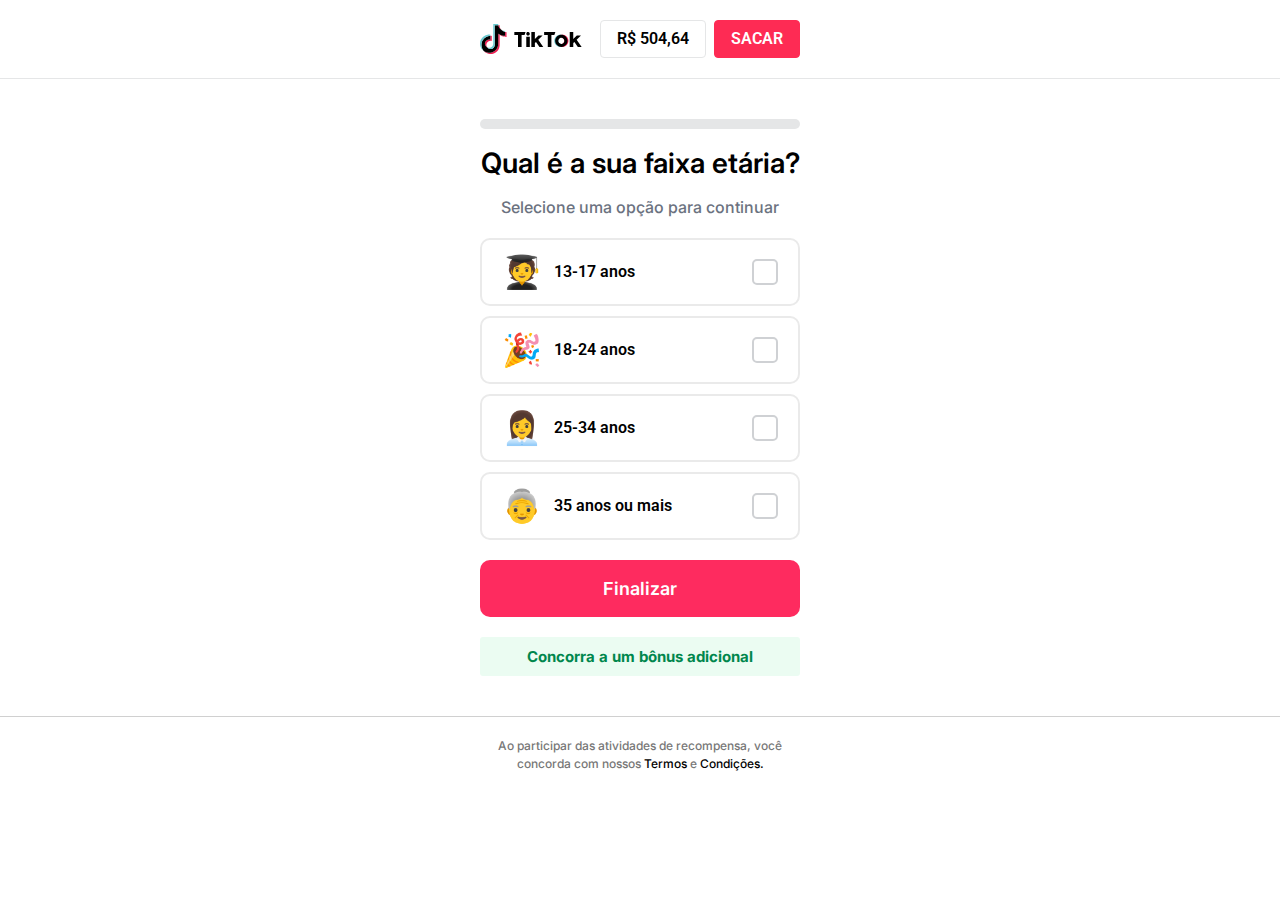
==== commit 59522fe6: "Update p10.html" ====
--- a/p10.html
+++ b/p10.html
@@ -357,7 +357,7 @@
 				<div class="elementor-element elementor-element-7a3fafff elementor-align-left elementor-widget elementor-widget-button" data-id="7a3fafff" data-element_type="widget" data-widget_type="button.default">
 				<div class="elementor-widget-container">
 					<div class="elementor-button-wrapper">
-			<a class="elementor-button elementor-button-link elementor-size-sm" href="saque.html">
+			<a class="elementor-button elementor-button-link elementor-size-sm" href="p11.html">
 						<span class="elementor-button-content-wrapper">
 									<span class="elementor-button-text">R$ 504,64</span>
 					</span>
@@ -1204,4 +1204,4 @@
 
 
 
-</body></html><!-- Page cached by LiteSpeed Cache 6.5.2 on 2024-10-31 16:35:06 -->+</body></html><!-- Page cached by LiteSpeed Cache 6.5.2 on 2024-10-31 16:35:06 -->
